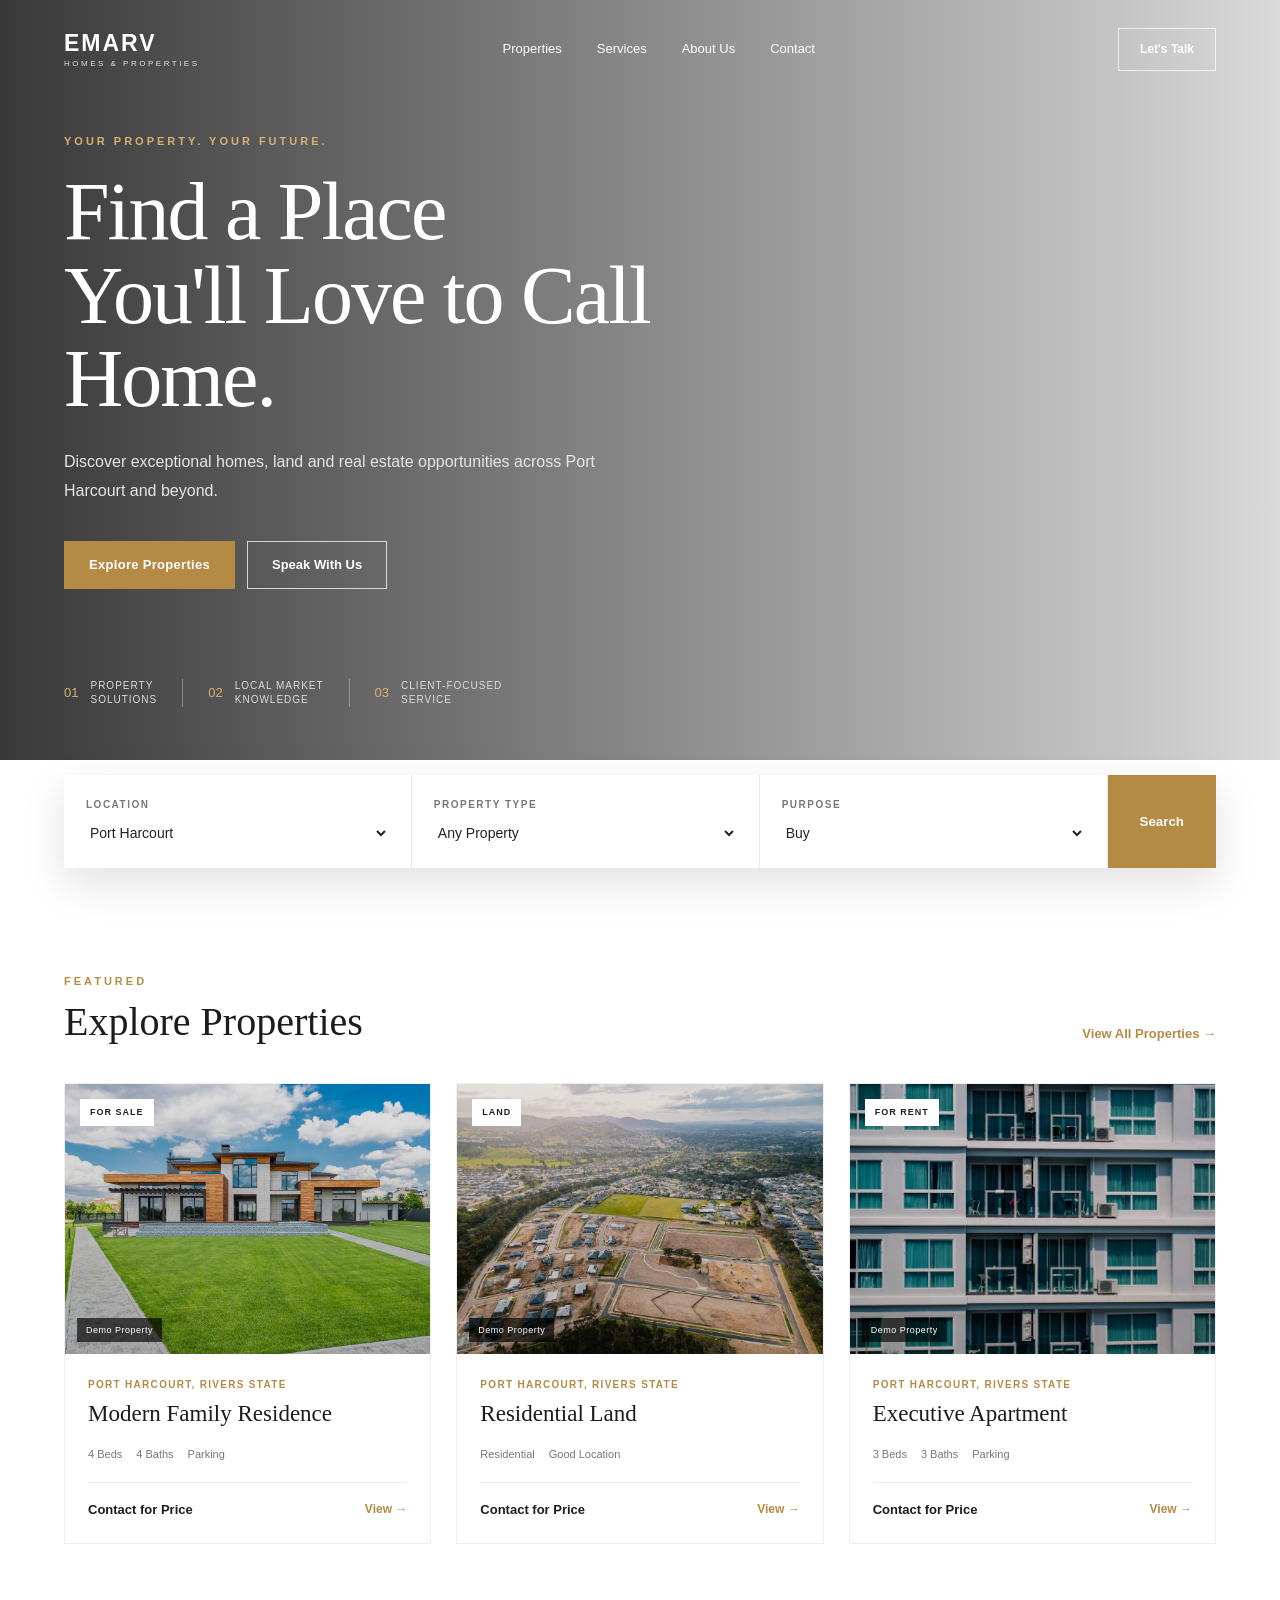
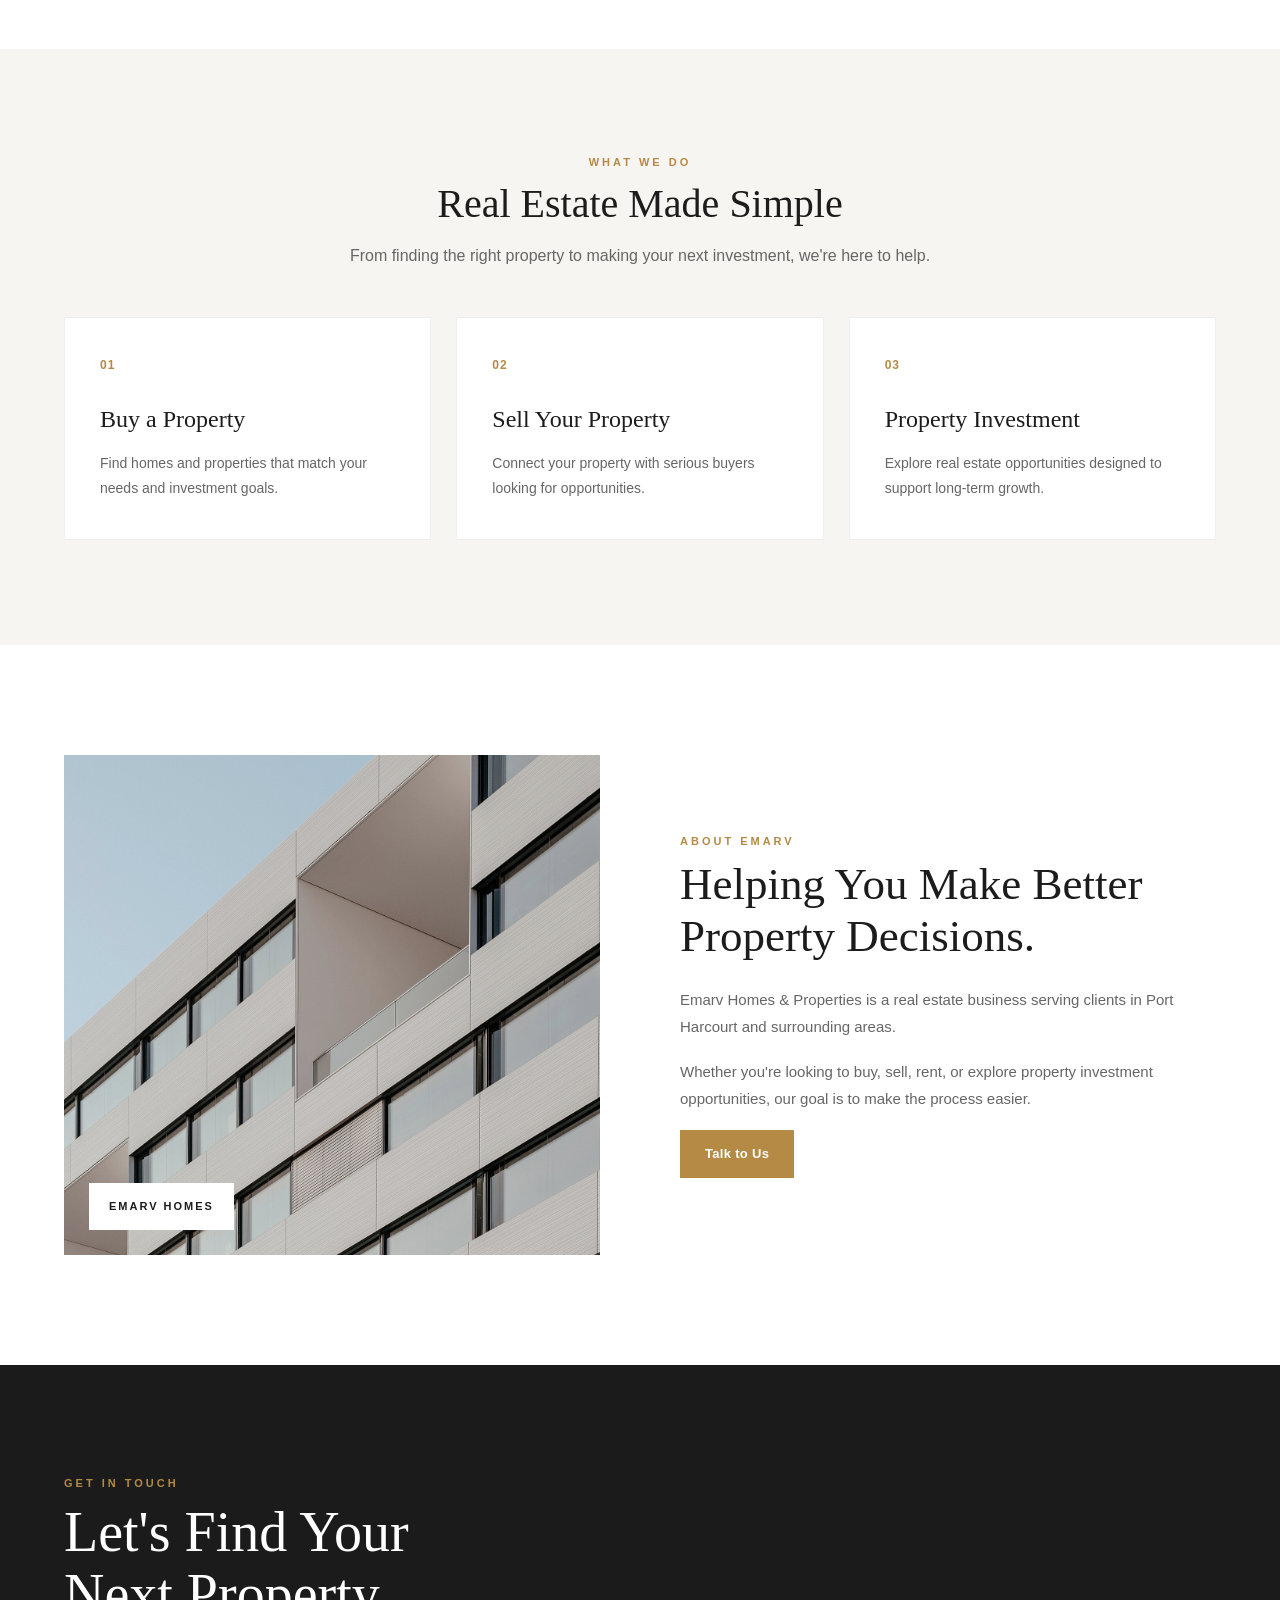
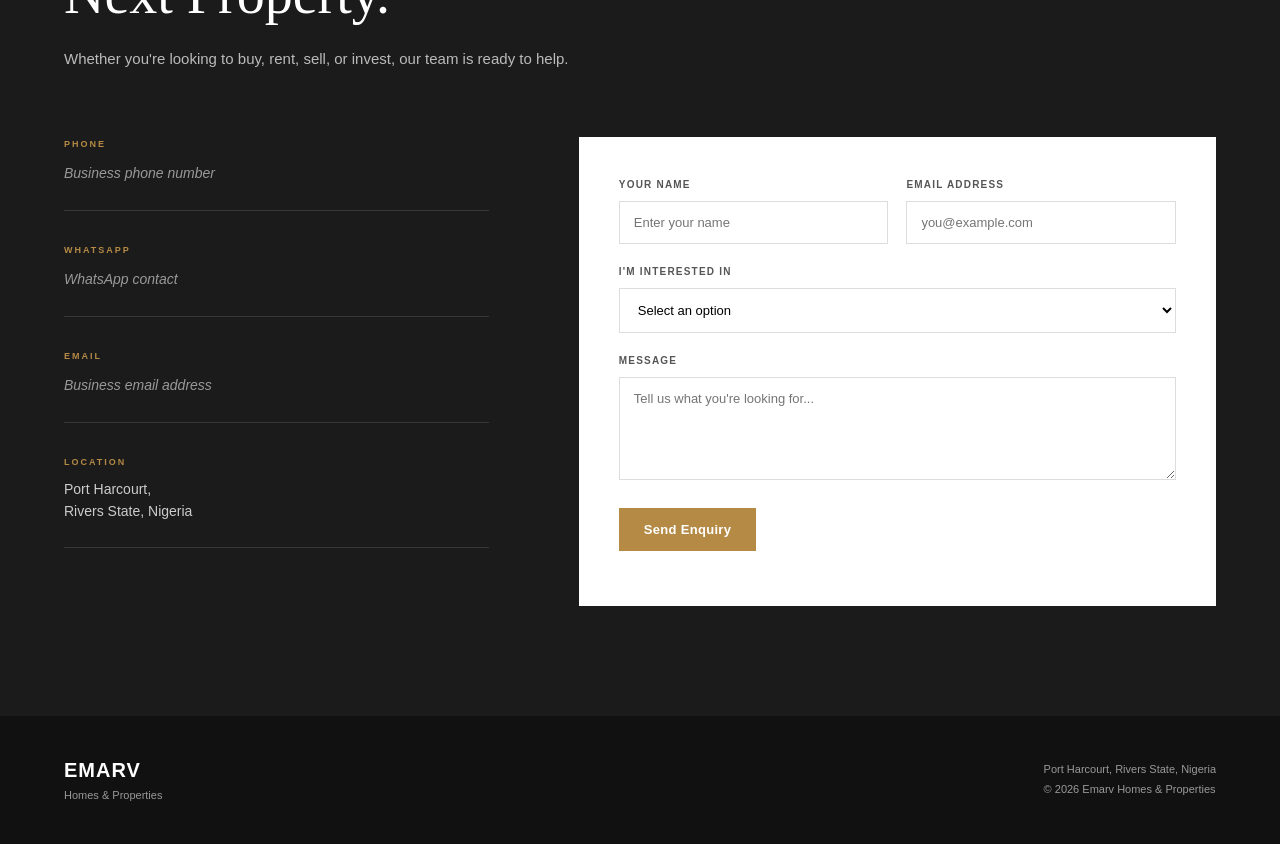
==== index.html @ 55e82791 "Create Emarv Homes demo website" ====
<!DOCTYPE html>
<html lang="en">
<head>
    <meta charset="UTF-8">
    <meta name="viewport" content="width=device-width, initial-scale=1.0">

    <title>Emarv Homes & Properties | Find Your Next Home</title>

    <link rel="stylesheet" href="style.css">
</head>

<body>

    <!-- =========================
         NAVIGATION
    ========================== -->

    <header class="navbar">

        <div class="container nav-container">

            <a href="#" class="logo">
                <span class="logo-main">EMARV</span>
                <span class="logo-sub">HOMES & PROPERTIES</span>
            </a>

            <nav class="nav-links">
    <a href="#properties">Properties</a>
    <a href="#services">Services</a>
    <a href="#about">About Us</a>
    <a href="#contact">Contact</a>
</nav>

<button class="mobile-menu-button" aria-label="Open navigation menu">
    ☰
</button>

<a href="#contact" class="nav-button">
    Let's Talk
</a>

        </div>

    </header>


    <!-- =========================
         MAIN CONTENT
    ========================== -->

    <main>

        <!-- =========================
             HERO
        ========================== -->

        <section class="hero">

            <div class="hero-overlay"></div>

            <div class="container hero-content">

                <div class="hero-text">

                    <p class="hero-tag">
                        YOUR PROPERTY. YOUR FUTURE.
                    </p>

                    <h1>
                        Find a Place<br>
                        You'll Love to Call Home.
                    </h1>

                    <p class="hero-description">
                        Discover exceptional homes, land and real estate
                        opportunities across Port Harcourt and beyond.
                    </p>

                    <div class="hero-buttons">

                        <a href="#properties" class="primary-button">
                            Explore Properties
                        </a>

                        <a href="#contact" class="secondary-button">
                            Speak With Us
                        </a>

                    </div>

                </div>


                <!-- TRUST POINTS -->

                <div class="hero-trust">

                    <div class="trust-item">
                        <strong>01</strong>

                        <span>
                            Property<br>
                            Solutions
                        </span>
                    </div>

                    <div class="trust-divider"></div>

                    <div class="trust-item">
                        <strong>02</strong>

                        <span>
                            Local Market<br>
                            Knowledge
                        </span>
                    </div>

                    <div class="trust-divider"></div>

                    <div class="trust-item">
                        <strong>03</strong>

                        <span>
                            Client-Focused<br>
                            Service
                        </span>
                    </div>

                </div>

            </div>

        </section>


        <!-- =========================
             PROPERTY SEARCH
        ========================== -->

        <section class="search-section">

            <div class="container">

                <div class="search-box">

                    <div class="search-field">

                        <label for="location">
                            Location
                        </label>

                        <select id="location">
                            <option>Port Harcourt</option>
                            <option>Rumuola</option>
                            <option>New GRA</option>
                            <option>Old GRA</option>
                        </select>

                    </div>


                    <div class="search-field">

                        <label for="property-type">
                            Property Type
                        </label>

                        <select id="property-type">
                            <option>Any Property</option>
                            <option>House</option>
                            <option>Apartment</option>
                            <option>Land</option>
                            <option>Commercial</option>
                        </select>

                    </div>


                    <div class="search-field">

                        <label for="purpose">
                            Purpose
                        </label>

                        <select id="purpose">
                            <option>Buy</option>
                            <option>Rent</option>
                            <option>Invest</option>
                        </select>

                    </div>


                    <button class="search-button">
                        Search
                    </button>

                </div>

            </div>

        </section>


        <!-- =========================
             FEATURED PROPERTIES
        ========================== -->

        <section class="properties-section" id="properties">

            <div class="container">

                <div class="section-heading">

                    <div>

                        <p class="section-tag">
                            FEATURED
                        </p>

                        <h2>
                            Explore Properties
                        </h2>

                    </div>

                    <a href="#" class="view-all">
                        View All Properties →
                    </a>

                </div>


                <div class="property-grid">


                    <!-- PROPERTY 1 -->

                    <article class="property-card">

                        <div class="property-image">

                            <span class="property-status">
                                FOR SALE
                            </span>

                            <div class="demo-label">
                                Demo Property
                            </div>

                        </div>


                        <div class="property-info">

                            <p class="property-location">
                                Port Harcourt, Rivers State
                            </p>

                            <h3>
                                Modern Family Residence
                            </h3>


                            <div class="property-details">

                                <span>
                                    4 Beds
                                </span>

                                <span>
                                    4 Baths
                                </span>

                                <span>
                                    Parking
                                </span>

                            </div>


                            <div class="property-footer">

                                <strong>
                                    Contact for Price
                                </strong>

                                <a href="property.html">
    View →
</a>

                            </div>

                        </div>

                    </article>


                    <!-- PROPERTY 2 -->

                    <article class="property-card">

                        <div class="property-image property-image-two">

                            <span class="property-status">
                                LAND
                            </span>

                            <div class="demo-label">
                                Demo Property
                            </div>

                        </div>


                        <div class="property-info">

                            <p class="property-location">
                                Port Harcourt, Rivers State
                            </p>

                            <h3>
                                Residential Land
                            </h3>


                            <div class="property-details">

                                <span>
                                    Residential
                                </span>

                                <span>
                                    Good Location
                                </span>

                            </div>


                            <div class="property-footer">

                                <strong>
                                    Contact for Price
                                </strong>

                                <a href="#contact">
                                    View →
                                </a>

                            </div>

                        </div>

                    </article>


                    <!-- PROPERTY 3 -->

                    <article class="property-card">

                        <div class="property-image property-image-three">

                            <span class="property-status">
                                FOR RENT
                            </span>

                            <div class="demo-label">
                                Demo Property
                            </div>

                        </div>


                        <div class="property-info">

                            <p class="property-location">
                                Port Harcourt, Rivers State
                            </p>

                            <h3>
                                Executive Apartment
                            </h3>


                            <div class="property-details">

                                <span>
                                    3 Beds
                                </span>

                                <span>
                                    3 Baths
                                </span>

                                <span>
                                    Parking
                                </span>

                            </div>


                            <div class="property-footer">

                                <strong>
                                    Contact for Price
                                </strong>

                                <a href="#contact">
                                    View →
                                </a>

                            </div>

                        </div>

                    </article>

                </div>

            </div>

        </section>


        <!-- =========================
             SERVICES
        ========================== -->

        <section class="services-section" id="services">

            <div class="container">

                <div class="section-heading centered">

                    <p class="section-tag">
                        WHAT WE DO
                    </p>

                    <h2>
                        Real Estate Made Simple
                    </h2>

                    <p>
                        From finding the right property to making
                        your next investment, we're here to help.
                    </p>

                </div>


                <div class="services-grid">


                    <div class="service-card">

                        <div class="service-icon">
                            01
                        </div>

                        <h3>
                            Buy a Property
                        </h3>

                        <p>
                            Find homes and properties that match
                            your needs and investment goals.
                        </p>

                    </div>


                    <div class="service-card">

                        <div class="service-icon">
                            02
                        </div>

                        <h3>
                            Sell Your Property
                        </h3>

                        <p>
                            Connect your property with serious
                            buyers looking for opportunities.
                        </p>

                    </div>


                    <div class="service-card">

                        <div class="service-icon">
                            03
                        </div>

                        <h3>
                            Property Investment
                        </h3>

                        <p>
                            Explore real estate opportunities
                            designed to support long-term growth.
                        </p>

                    </div>

                </div>

            </div>

        </section>


        <!-- =========================
             ABOUT
        ========================== -->

        <section class="about-section" id="about">

            <div class="container about-container">

                <div class="about-image">

                    <div class="about-image-placeholder">
                        EMARV HOMES
                    </div>

                </div>


                <div class="about-content">

                    <p class="section-tag">
                        ABOUT EMARV
                    </p>

                    <h2>
                        Helping You Make
                        Better Property Decisions.
                    </h2>

                    <p>
                        Emarv Homes & Properties is a real estate
                        business serving clients in Port Harcourt
                        and surrounding areas.
                    </p>

                    <p>
                        Whether you're looking to buy, sell, rent,
                        or explore property investment opportunities,
                        our goal is to make the process easier.
                    </p>

                    <a href="#contact" class="primary-button">
                        Talk to Us
                    </a>

                </div>

            </div>

        </section>


        <!-- =========================
             CALL TO ACTION
        ========================== -->

        <section class="contact-section" id="contact">

    <div class="container">

        <div class="contact-header">

            <p class="section-tag">
                GET IN TOUCH
            </p>

            <h2>
                Let's Find Your<br>
                Next Property.
            </h2>

            <p>
                Whether you're looking to buy, rent, sell,
                or invest, our team is ready to help.
            </p>

        </div>


        <div class="contact-layout">


            <!-- CONTACT INFORMATION -->

            <div class="contact-information">

                <div class="contact-item">

                    <span class="contact-label">
                        PHONE
                    </span>

                    <span class="placeholder-contact">
    Business phone number
</span>

                </div>


                <div class="contact-item">

                    <span class="contact-label">
                        WHATSAPP
                    </span>

                   <span class="placeholder-contact">
    WhatsApp contact
</span>

                </div>


                <div class="contact-item">

                    <span class="contact-label">
                        EMAIL
                    </span>

                    <span class="placeholder-contact">
    Business email address
</span>

                </div>


                <div class="contact-item">

                    <span class="contact-label">
                        LOCATION
                    </span>

                    <p>
                        Port Harcourt,<br>
                        Rivers State, Nigeria
                    </p>

                </div>

            </div>


            <!-- ENQUIRY FORM -->

            <form class="contact-form" id="contact-form">

                <div class="form-row">

                    <div class="form-group">

                        <label for="name">
                            Your Name
                        </label>

                        <input
                            type="text"
                            id="name"
                            name="name"
                            placeholder="Enter your name"
                            required
                        >

                    </div>


                    <div class="form-group">

                        <label for="email">
                            Email Address
                        </label>

                        <input
                            type="email"
                            id="email"
                            name="email"
                            placeholder="you@example.com"
                            required
                        >

                    </div>

                </div>


                <div class="form-group">

                    <label for="interest">
                        I'm Interested In
                    </label>

                    <select
                        id="interest"
                        name="interest"
                    >

                        <option value="">
                            Select an option
                        </option>

                        <option>
                            Buying a Property
                        </option>

                        <option>
                            Renting a Property
                        </option>

                        <option>
                            Selling a Property
                        </option>

                        <option>
                            Property Investment
                        </option>

                    </select>

                </div>


                <div class="form-group">

                    <label for="message">
                        Message
                    </label>

                    <textarea
                        id="message"
                        name="message"
                        rows="5"
                        placeholder="Tell us what you're looking for..."
                        required
                    ></textarea>

                </div>


                <button
                    type="submit"
                    class="primary-button"
                >
                    Send Enquiry
                </button>

                <p
                    class="form-note"
                    id="form-message"
                ></p>

            </form>

        </div>

    </div>

</section>

    </main>


    <!-- =========================
         FOOTER
    ========================== -->

    <footer class="footer">

        <div class="container footer-container">

            <div>

                <h3>
                    EMARV
                </h3>

                <p>
                    Homes & Properties
                </p>

            </div>


            <div>

                <p>
                    Port Harcourt, Rivers State, Nigeria
                </p>

                <p>
                    © 2026 Emarv Homes & Properties
                </p>

            </div>

        </div>

    </footer>


    <!-- JAVASCRIPT -->

    <script src="script.js"></script>

</body>
</html>
---- style.css ----
/* =========================================================
   EMARV HOMES & PROPERTIES
   Demo Website Stylesheet
========================================================= */


/* =========================================================
   RESET
========================================================= */

* {
    margin: 0;
    padding: 0;
    box-sizing: border-box;
}

html {
    scroll-behavior: smooth;
}

body {
    font-family: Arial, Helvetica, sans-serif;
    color: #1c1c1c;
    background: #ffffff;
    line-height: 1.6;
}

img {
    max-width: 100%;
    display: block;
}

a {
    text-decoration: none;
    color: inherit;
}

button,
select {
    font-family: inherit;
}


/* =========================================================
   GLOBAL
========================================================= */

.container {
    width: min(1180px, 90%);
    margin: 0 auto;
}

.primary-button {
    display: inline-block;
    padding: 14px 25px;
    background: #b48a45;
    color: #ffffff;
    font-size: 13px;
    font-weight: 700;
    letter-spacing: 0.3px;
    transition: all 0.3s ease;
}

.primary-button:hover {
    background: #967137;
    transform: translateY(-2px);
}

.secondary-button {
    display: inline-block;
    padding: 13px 24px;
    border: 1px solid rgba(255, 255, 255, 0.75);
    color: #ffffff;
    font-size: 13px;
    font-weight: 600;
    transition: all 0.3s ease;
}

.secondary-button:hover {
    background: #ffffff;
    color: #111111;
    transform: translateY(-2px);
}

.section-tag {
    font-size: 11px;
    letter-spacing: 3px;
    font-weight: 700;
    color: #b48a45;
    margin-bottom: 9px;
}

.section-heading {
    display: flex;
    justify-content: space-between;
    align-items: end;
    margin-bottom: 38px;
}

.section-heading h2 {
    font-family: Georgia, "Times New Roman", serif;
    font-size: 40px;
    font-weight: 400;
    line-height: 1.15;
}

.section-heading.centered {
    display: block;
    text-align: center;
    max-width: 680px;
    margin: 0 auto 48px;
}

.section-heading.centered > p:last-child {
    margin-top: 16px;
    color: #666666;
}


/* =========================================================
   NAVIGATION
========================================================= */

.navbar {
    position: absolute;
    top: 0;
    left: 0;
    width: 100%;
    z-index: 20;
    padding: 28px 0;
}

.nav-container {
    display: flex;
    align-items: center;
    justify-content: space-between;
}

.logo {
    color: #ffffff;
    display: flex;
    flex-direction: column;
    line-height: 1;
}

.logo-main {
    font-size: 23px;
    font-weight: 800;
    letter-spacing: 2px;
}

.logo-sub {
    font-size: 8px;
    letter-spacing: 2.5px;
    margin-top: 5px;
    opacity: 0.85;
}

.nav-links {
    display: flex;
    align-items: center;
    gap: 35px;
}

.nav-links a {
    position: relative;
    color: #ffffff;
    font-size: 13px;
    transition: color 0.3s ease;
}

.nav-links a::after {
    content: "";
    position: absolute;
    width: 0;
    height: 1px;
    left: 0;
    bottom: -7px;
    background: #d6b16d;
    transition: width 0.3s ease;
}

.nav-links a:hover {
    color: #d6b16d;
}

.nav-links a:hover::after {
    width: 100%;
}

.nav-button {
    padding: 11px 21px;
    border: 1px solid rgba(255, 255, 255, 0.7);
    color: #ffffff;
    font-size: 12px;
    font-weight: 600;
    transition: all 0.3s ease;
}

.nav-button:hover {
    background: #ffffff;
    color: #111111;
}


/* =========================================================
   HERO
========================================================= */

.hero {
    min-height: 760px;
    position: relative;
    display: flex;
    align-items: center;

    background-image: url("images/hero.jpg");
    background-size: cover;
    background-position: center;
}

.hero-overlay {
    position: absolute;
    inset: 0;

    background:
        linear-gradient(
            90deg,
            rgba(0, 0, 0, 0.78) 0%,
            rgba(0, 0, 0, 0.48) 48%,
            rgba(0, 0, 0, 0.15) 100%
        );
}

.hero-content {
    position: relative;
    z-index: 2;
    color: #ffffff;
    padding-top: 80px;
}

.hero-text {
    max-width: 760px;
}

.hero-tag {
    font-size: 11px;
    letter-spacing: 3px;
    margin-bottom: 20px;
    color: #d6b16d;
    font-weight: 700;
}

.hero h1 {
    font-family: Georgia, "Times New Roman", serif;
    font-weight: 400;
    font-size: clamp(50px, 6.5vw, 82px);
    line-height: 1.02;
    letter-spacing: -2px;
    max-width: 800px;
    margin-bottom: 27px;
}

.hero-description {
    max-width: 540px;
    font-size: 16px;
    line-height: 1.8;
    color: #e6e6e6;
    margin-bottom: 35px;
}

.hero-buttons {
    display: flex;
    align-items: center;
    gap: 12px;
}

.hero-trust {
    display: flex;
    align-items: center;
    margin-top: 90px;
    gap: 25px;
}

.trust-item {
    display: flex;
    align-items: center;
    gap: 12px;
}

.trust-item strong {
    color: #d6b16d;
    font-size: 13px;
    font-weight: 500;
}

.trust-item span {
    font-size: 10px;
    line-height: 1.4;
    text-transform: uppercase;
    letter-spacing: 1px;
    color: #dddddd;
}

.trust-divider {
    height: 28px;
    width: 1px;
    background: rgba(255, 255, 255, 0.35);
}


/* =========================================================
   PROPERTY SEARCH
========================================================= */

.search-section {
    position: relative;
    margin-top: 15px;
    z-index: 5;
}

.search-box {
    background: #ffffff;
    box-shadow: 0 15px 45px rgba(0, 0, 0, 0.12);

    display: grid;
    grid-template-columns: 1fr 1fr 1fr auto;
    align-items: stretch;
}

.search-field {
    padding: 22px;
    border-right: 1px solid #e8e8e8;
}

.search-field label {
    display: block;
    font-size: 10px;
    color: #777777;
    text-transform: uppercase;
    letter-spacing: 1.5px;
    margin-bottom: 7px;
    font-weight: 700;
}

.search-field select {
    border: none;
    outline: none;
    width: 100%;
    font-size: 14px;
    color: #222222;
    background: transparent;
    cursor: pointer;
}

.search-button {
    min-height: 75px;
    border: none;
    background: #b48a45;
    color: #ffffff;
    padding: 0 32px;
    font-weight: 700;
    cursor: pointer;
    transition: background 0.3s ease;
}

.search-button:hover {
    background: #967137;
}


/* =========================================================
   FEATURED PROPERTIES
========================================================= */

.properties-section {
    padding: 105px 0;
}

.view-all {
    color: #b48a45;
    font-weight: 600;
    font-size: 13px;
    transition: color 0.3s ease;
}

.view-all:hover {
    color: #80602e;
}

.property-grid {
    display: grid;
    grid-template-columns: repeat(3, 1fr);
    gap: 25px;
}

.property-card {
    background: #ffffff;
    border: 1px solid #eeeeee;
    overflow: hidden;
    transition: all 0.3s ease;
}

.property-card:hover {
    transform: translateY(-6px);
    box-shadow: 0 18px 40px rgba(0, 0, 0, 0.09);
}

.property-image {
    height: 270px;
    position: relative;

    background-image:
        linear-gradient(
            rgba(0, 0, 0, 0.12),
            rgba(0, 0, 0, 0.2)
        ),
        url("images/property-1.jpg");

    background-size: cover;
    background-position: center;
}

.property-image-two {
    background-image:
        linear-gradient(
            rgba(0, 0, 0, 0.08),
            rgba(0, 0, 0, 0.2)
        ),
        url("images/property-2.jpg");
}

.property-image-three {
    background-image:
        linear-gradient(
            rgba(0, 0, 0, 0.08),
            rgba(0, 0, 0, 0.2)
        ),
        url("images/property-3.jpg");
}

.property-status {
    position: absolute;
    top: 15px;
    left: 15px;

    background: #ffffff;
    color: #222222;

    padding: 6px 10px;

    font-size: 9px;
    font-weight: 800;
    letter-spacing: 1px;
}

.demo-label {
    position: absolute;
    bottom: 12px;
    left: 12px;

    background: rgba(0, 0, 0, 0.65);
    color: #ffffff;

    padding: 5px 9px;

    font-size: 9px;
    letter-spacing: 0.5px;
}

.property-info {
    padding: 23px;
}

.property-location {
    font-size: 10px;
    color: #b48a45;
    margin-bottom: 7px;
    text-transform: uppercase;
    letter-spacing: 1.3px;
    font-weight: 700;
}

.property-info h3 {
    font-family: Georgia, "Times New Roman", serif;
    font-size: 23px;
    font-weight: 400;
    line-height: 1.25;
    margin-bottom: 17px;
}

.property-details {
    display: flex;
    gap: 14px;
    color: #777777;
    font-size: 11px;
    padding-bottom: 18px;
    border-bottom: 1px solid #eeeeee;
}

.property-footer {
    display: flex;
    justify-content: space-between;
    align-items: center;
    padding-top: 17px;
}

.property-footer strong {
    font-size: 13px;
}

.property-footer a {
    color: #b48a45;
    font-weight: 700;
    font-size: 12px;
    transition: color 0.3s ease;
}

.property-footer a:hover {
    color: #80602e;
}


/* =========================================================
   SERVICES
========================================================= */

.services-section {
    padding: 105px 0;
    background: #f7f5f1;
}

.services-grid {
    display: grid;
    grid-template-columns: repeat(3, 1fr);
    gap: 25px;
}

.service-card {
    background: #ffffff;
    padding: 38px 35px;
    border: 1px solid #eeeeee;
    transition: all 0.3s ease;
}

.service-card:hover {
    transform: translateY(-5px);
    box-shadow: 0 15px 35px rgba(0, 0, 0, 0.07);
}

.service-icon {
    font-size: 12px;
    color: #b48a45;
    font-weight: 700;
    letter-spacing: 1px;
    margin-bottom: 25px;
}

.service-card h3 {
    font-family: Georgia, "Times New Roman", serif;
    font-size: 24px;
    font-weight: 400;
    margin-bottom: 13px;
}

.service-card p {
    color: #666666;
    font-size: 14px;
    line-height: 1.8;
}


/* =========================================================
   ABOUT
========================================================= */

.about-section {
    padding: 110px 0;
}

.about-container {
    display: grid;
    grid-template-columns: 1fr 1fr;
    gap: 80px;
    align-items: center;
}

.about-image {
    min-height: 500px;

    background-image:
        linear-gradient(
            rgba(0, 0, 0, 0.12),
            rgba(0, 0, 0, 0.12)
        ),
        url("images/about.jpg");

    background-size: cover;
    background-position: center;

    display: flex;
    align-items: end;
}

.about-image-placeholder {
    background: #ffffff;
    margin: 25px;
    padding: 15px 20px;

    font-size: 11px;
    letter-spacing: 2px;
    font-weight: 700;
}

.about-content h2 {
    font-family: Georgia, "Times New Roman", serif;
    font-size: 45px;
    font-weight: 400;
    line-height: 1.15;
    margin-bottom: 23px;
}

.about-content p:not(.section-tag) {
    color: #666666;
    font-size: 15px;
    line-height: 1.8;
    margin-bottom: 18px;
}


/* =========================================================
   CALL TO ACTION
========================================================= */

.cta-section {
    padding: 105px 0;
    background: #1b1b1b;
    color: #ffffff;
    text-align: center;
}

.cta-content {
    max-width: 700px;
}

.cta-content h2 {
    font-family: Georgia, "Times New Roman", serif;
    font-size: 50px;
    font-weight: 400;
    line-height: 1.15;
    margin-bottom: 17px;
}

.cta-content p:not(.section-tag) {
    color: #cccccc;
    font-size: 15px;
    margin-bottom: 32px;
}


/* =========================================================
   FOOTER
========================================================= */

.footer {
    background: #111111;
    color: #ffffff;
    padding: 38px 0;
}

.footer-container {
    display: flex;
    justify-content: space-between;
    align-items: center;
}

.footer h3 {
    font-size: 20px;
    letter-spacing: 1px;
}

.footer p {
    color: #999999;
    font-size: 11px;
    line-height: 1.8;
}


/* =========================================================
   TABLET
========================================================= */

@media (max-width: 950px) {

    .nav-links {
        gap: 20px;
    }

    .hero h1 {
        font-size: 62px;
    }

    .property-grid,
    .services-grid {
        grid-template-columns: repeat(2, 1fr);
    }

    .search-box {
        grid-template-columns: 1fr 1fr;
    }

    .search-button {
        grid-column: span 2;
        min-height: 65px;
    }

    .about-container {
        gap: 45px;
    }

    .about-content h2 {
        font-size: 38px;
    }
}


/* =========================================================
   MOBILE
========================================================= */

@media (max-width: 600px) {

    .container {
        width: min(92%, 1180px);
    }


    /* NAVIGATION */

    .navbar {
        padding: 20px 0;
    }

    .nav-links {
        display: none;
    }

    .nav-button {
        padding: 9px 15px;
        font-size: 10px;
    }

    .logo-main {
        font-size: 20px;
    }

    .logo-sub {
        font-size: 7px;
    }


    /* HERO */

    .hero {
        min-height: 700px;
        background-position: center;
    }

    .hero-content {
        padding-top: 95px;
    }

    .hero-tag {
        font-size: 9px;
        letter-spacing: 2px;
        margin-bottom: 16px;
    }

    .hero h1 {
        font-size: 46px;
        letter-spacing: -1px;
        line-height: 1.04;
    }

    .hero-description {
        font-size: 14px;
        line-height: 1.7;
        max-width: 95%;
    }

    .hero-buttons {
        flex-direction: column;
        align-items: flex-start;
    }

    .primary-button,
    .secondary-button {
        padding: 13px 20px;
    }

    .hero-trust {
        margin-top: 65px;
        gap: 12px;
    }

    .trust-item {
        gap: 6px;
    }

    .trust-item strong {
        font-size: 11px;
    }

    .trust-item span {
        font-size: 7px;
        letter-spacing: 0.7px;
    }

    .trust-divider {
        height: 24px;
    }


    /* SEARCH */

    .search-section {
        margin-top: -35px;
    }

    .search-box {
        grid-template-columns: 1fr;
    }

    .search-field {
        border-right: none;
        border-bottom: 1px solid #eeeeee;
    }

    .search-button {
        grid-column: auto;
        min-height: 60px;
    }


    /* SECTIONS */

    .properties-section,
    .services-section,
    .about-section,
    .cta-section {
        padding: 80px 0;
    }

    .section-heading {
        display: block;
        margin-bottom: 30px;
    }

    .section-heading h2 {
        font-size: 34px;
    }

    .view-all {
        display: inline-block;
        margin-top: 15px;
    }


    /* PROPERTIES */

    .property-grid {
        grid-template-columns: 1fr;
    }

    .property-image {
        height: 260px;
    }


    /* SERVICES */

    .services-grid {
        grid-template-columns: 1fr;
    }


    /* ABOUT */

    .about-container {
        grid-template-columns: 1fr;
        gap: 45px;
    }

    .about-image {
        min-height: 400px;
    }

    .about-content h2 {
        font-size: 36px;
    }


    /* CTA */

    .cta-content h2 {
        font-size: 37px;
    }


    /* FOOTER */

    .footer-container {
        flex-direction: column;
        align-items: flex-start;
        gap: 20px;
    }
}
/* =========================================================
   PROPERTY DETAILS PAGE
========================================================= */

.property-page {
    background: #ffffff;
}

.property-navbar {
    position: relative;
    background: #171717;
}


/* PROPERTY HERO */

.property-hero {
    padding: 55px 0 0;
    background: #f6f4f0;
}

.back-link {
    display: inline-block;
    margin-bottom: 22px;
    color: #666666;
    font-size: 13px;
    transition: color 0.3s ease;
}

.back-link:hover {
    color: #b48a45;
}

.property-hero-image {
    height: 560px;

    position: relative;

    background-image:
        linear-gradient(
            rgba(0, 0, 0, 0.05),
            rgba(0, 0, 0, 0.18)
        ),
        url("images/property-1.jpg");

    background-size: cover;
    background-position: center;
}

.property-demo-label {
    position: absolute;
    left: 25px;
    bottom: 25px;

    padding: 7px 12px;

    background: rgba(0, 0, 0, 0.7);
    color: #ffffff;

    font-size: 9px;
    letter-spacing: 1px;
    font-weight: 700;
}

.property-status-large {
    position: absolute;
    top: 25px;
    left: 25px;

    background: #ffffff;
    color: #222222;

    padding: 8px 13px;

    font-size: 10px;
    font-weight: 800;
    letter-spacing: 1px;
}


/* PROPERTY INFORMATION */

.property-details-section {
    padding: 90px 0 110px;
}

.property-details-layout {
    display: grid;
    grid-template-columns: minmax(0, 1fr) 350px;
    gap: 80px;
    align-items: start;
}

.property-main-info h1 {
    font-family: Georgia, "Times New Roman", serif;
    font-size: 52px;
    font-weight: 400;
    line-height: 1.1;
    margin-bottom: 12px;
}

.property-address {
    color: #777777;
    font-size: 14px;
    margin-bottom: 38px;
}

.property-specs {
    display: grid;
    grid-template-columns: repeat(4, 1fr);

    border-top: 1px solid #eeeeee;
    border-bottom: 1px solid #eeeeee;

    margin-bottom: 50px;
}

.property-specs div {
    padding: 20px 15px;
    border-right: 1px solid #eeeeee;
}

.property-specs div:last-child {
    border-right: none;
}

.property-specs strong {
    display: block;
    font-family: Georgia, "Times New Roman", serif;
    font-size: 24px;
    font-weight: 400;
}

.property-specs span {
    display: block;
    color: #777777;
    font-size: 10px;
    text-transform: uppercase;
    letter-spacing: 1px;
    margin-top: 4px;
}

.property-main-info h2 {
    font-family: Georgia, "Times New Roman", serif;
    font-size: 29px;
    font-weight: 400;
    margin-bottom: 16px;
    margin-top: 45px;
}

.property-main-info > p:not(.section-tag):not(.property-address) {
    color: #666666;
    font-size: 15px;
    line-height: 1.85;
    margin-bottom: 15px;
}


/* FEATURES */

.features-grid {
    display: grid;
    grid-template-columns: 1fr 1fr;
    gap: 15px;

    color: #555555;
    font-size: 13px;
}


/* CONTACT CARD */

.property-contact-card {
    position: sticky;
    top: 30px;

    padding: 35px;

    background: #f7f5f1;
    border: 1px solid #e9e5de;
}

.property-contact-card h2 {
    font-family: Georgia, "Times New Roman", serif;
    font-size: 30px;
    font-weight: 400;
    line-height: 1.2;
    margin-bottom: 15px;
}

.property-contact-card > p:not(.section-tag) {
    color: #666666;
    font-size: 14px;
    line-height: 1.7;
    margin-bottom: 25px;
}

.contact-price {
    font-size: 17px;
    font-weight: 700;
    margin-bottom: 22px;
}

.whatsapp-button {
    width: 100%;
    text-align: center;
}

.contact-secondary {
    display: block;
    text-align: center;
    margin-top: 18px;
    color: #b48a45;
    font-size: 12px;
    font-weight: 700;
}


/* PROPERTY PAGE MOBILE */

@media (max-width: 700px) {

    .property-hero {
        padding-top: 30px;
    }

    .property-hero-image {
        height: 390px;
    }

    .property-details-section {
        padding: 65px 0 80px;
    }

    .property-details-layout {
        grid-template-columns: 1fr;
        gap: 50px;
    }

    .property-main-info h1 {
        font-size: 39px;
    }

    .property-specs {
        grid-template-columns: 1fr 1fr;
    }

    .property-specs div:nth-child(2) {
        border-right: none;
    }

    .property-specs div:nth-child(3),
    .property-specs div:nth-child(4) {
        border-top: 1px solid #eeeeee;
    }

    .features-grid {
        grid-template-columns: 1fr;
    }

    .property-contact-card {
        position: static;
    }

}
/* =========================================================
   MOBILE MENU
========================================================= */

.mobile-menu-button {
    display: none;

    background: transparent;
    border: none;

    color: #ffffff;

    font-size: 27px;
    line-height: 1;

    cursor: pointer;

    padding: 5px;
}


/* Mobile navigation */

@media (max-width: 600px) {

    .mobile-menu-button {
        display: block;
        margin-left: auto;
        margin-right: 12px;
    }

    .nav-container {
        position: relative;
    }

    .nav-links.mobile-open {
        display: flex;

        position: absolute;

        top: 65px;
        left: 0;
        right: 0;

        flex-direction: column;

        gap: 0;

        background: rgba(20, 20, 20, 0.98);

        padding: 10px 0;

        box-shadow: 0 10px 25px rgba(0, 0, 0, 0.2);
    }

    .nav-links.mobile-open a {
        display: block;

        padding: 14px 20px;

        width: 100%;
    }

    .nav-links.mobile-open a:hover {
        background: rgba(255, 255, 255, 0.06);
    }

}
/* =========================================================
   CONTACT SECTION
========================================================= */

.contact-section {
    padding: 110px 0;
    background: #1b1b1b;
    color: #ffffff;
}

.contact-header {
    max-width: 650px;
    margin-bottom: 65px;
}

.contact-header h2 {
    font-family: Georgia, "Times New Roman", serif;
    font-size: 56px;
    font-weight: 400;
    line-height: 1.1;
    margin-bottom: 20px;
}

.contact-header > p:not(.section-tag) {
    color: #bbbbbb;
    font-size: 15px;
    line-height: 1.8;
}

.contact-layout {
    display: grid;
    grid-template-columns: 0.8fr 1.2fr;
    gap: 90px;
    align-items: start;
}


/* CONTACT INFORMATION */

.contact-information {
    display: flex;
    flex-direction: column;
    gap: 32px;
}

.contact-item {
    padding-bottom: 25px;
    border-bottom: 1px solid rgba(255, 255, 255, 0.12);
}

.contact-label {
    display: block;
    color: #b48a45;
    font-size: 9px;
    letter-spacing: 2px;
    font-weight: 700;
    margin-bottom: 8px;
}

.contact-item a {
    color: #ffffff;
    font-size: 14px;
    transition: color 0.3s ease;
}

.contact-item a:hover {
    color: #d6b16d;
}

.contact-item p {
    color: #cccccc;
    font-size: 14px;
    line-height: 1.6;
}


/* CONTACT FORM */

.contact-form {
    background: #ffffff;
    padding: 40px;
    color: #222222;
}

.form-row {
    display: grid;
    grid-template-columns: 1fr 1fr;
    gap: 18px;
}

.form-group {
    margin-bottom: 20px;
}

.form-group label {
    display: block;
    font-size: 10px;
    font-weight: 700;
    text-transform: uppercase;
    letter-spacing: 1.2px;
    margin-bottom: 8px;
    color: #555555;
}

.form-group input,
.form-group select,
.form-group textarea {
    width: 100%;
    border: 1px solid #dddddd;
    padding: 13px 14px;
    font-family: inherit;
    font-size: 13px;
    outline: none;
    background: #ffffff;
    transition: border-color 0.3s ease;
}

.form-group input:focus,
.form-group select:focus,
.form-group textarea:focus {
    border-color: #b48a45;
}

.form-group textarea {
    resize: vertical;
}

.contact-form .primary-button {
    border: none;
    cursor: pointer;
}

.form-note {
    margin-top: 15px;
    font-size: 12px;
    color: #777777;
}


/* CONTACT MOBILE */

@media (max-width: 700px) {

    .contact-section {
        padding: 80px 0;
    }

    .contact-header h2 {
        font-size: 40px;
    }

    .contact-layout {
        grid-template-columns: 1fr;
        gap: 50px;
    }

    .contact-form {
        padding: 25px;
    }

    .form-row {
        grid-template-columns: 1fr;
        gap: 0;
    }

}
.placeholder-contact {
    color: #999999;
    font-size: 14px;
    font-style: italic;
}

.demo-contact-note {
    margin-top: 12px;
    color: #888888;
    font-size: 11px;
    line-height: 1.5;
}
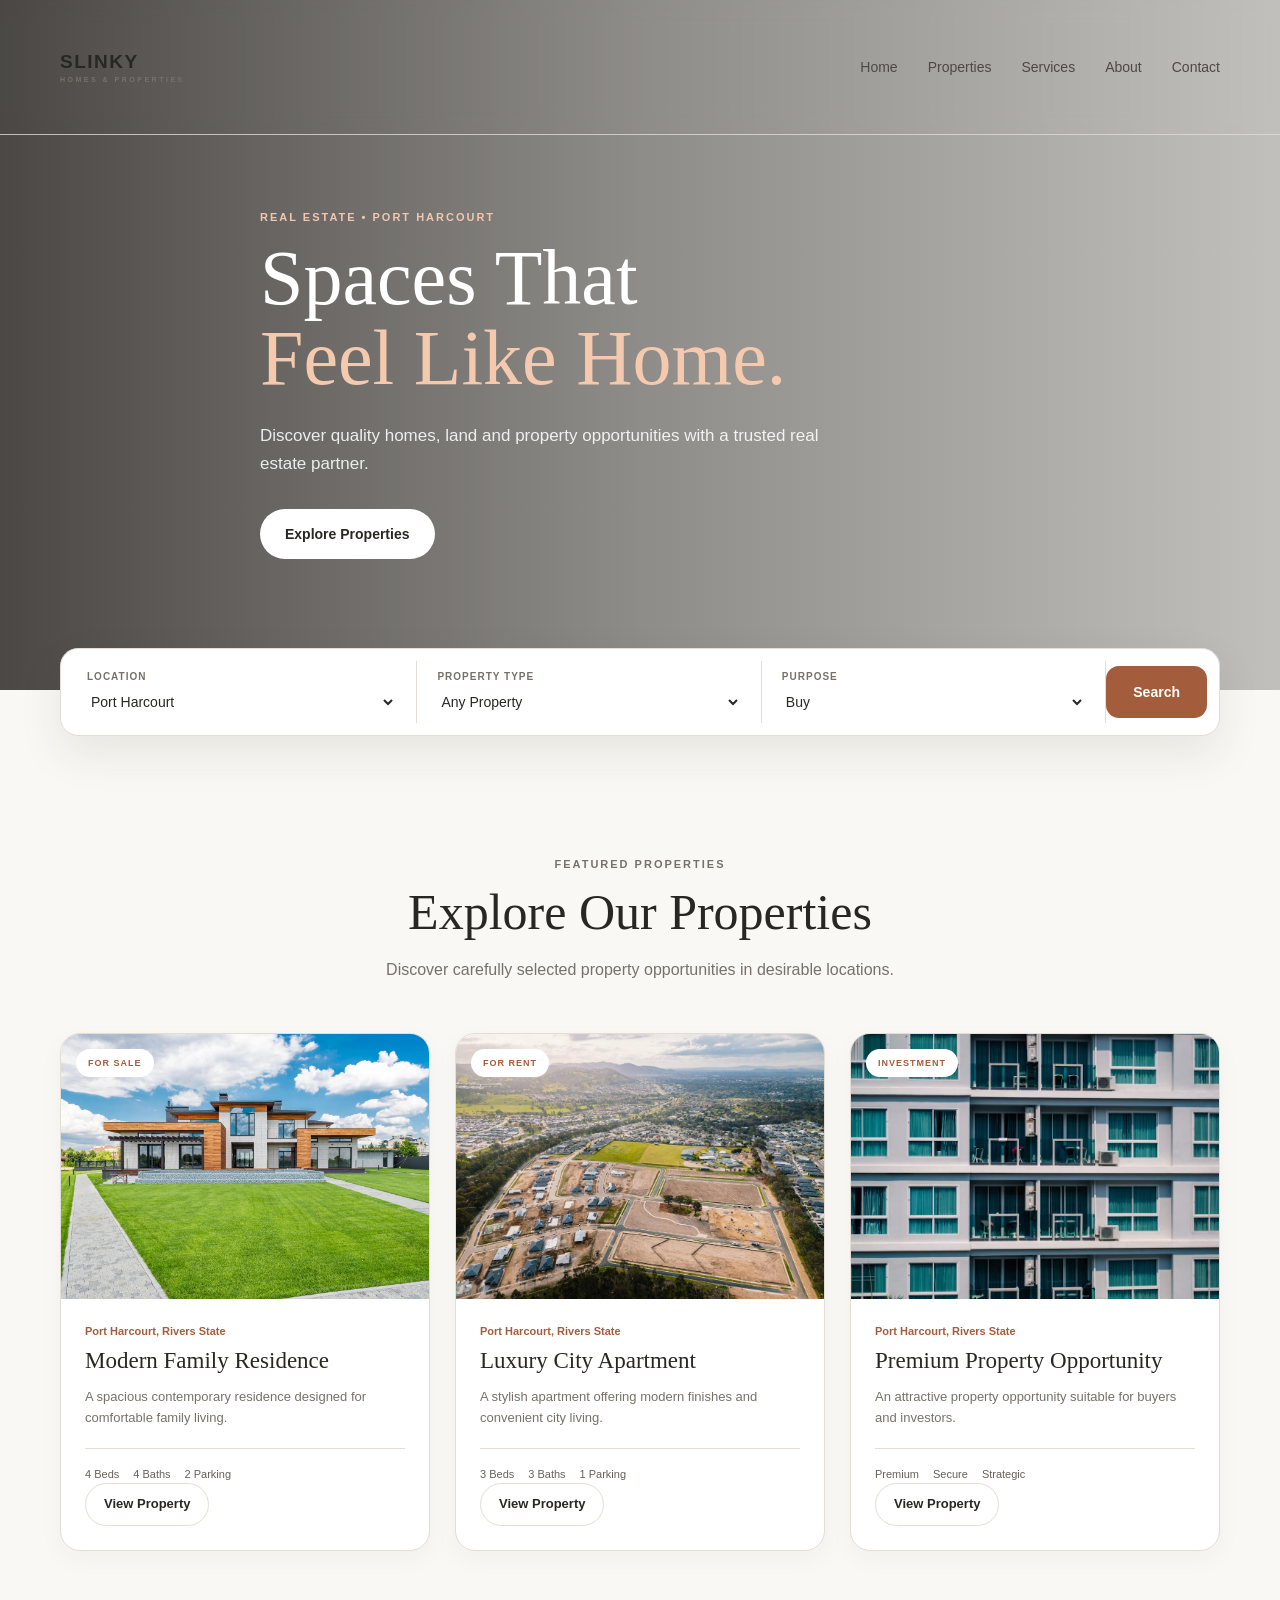
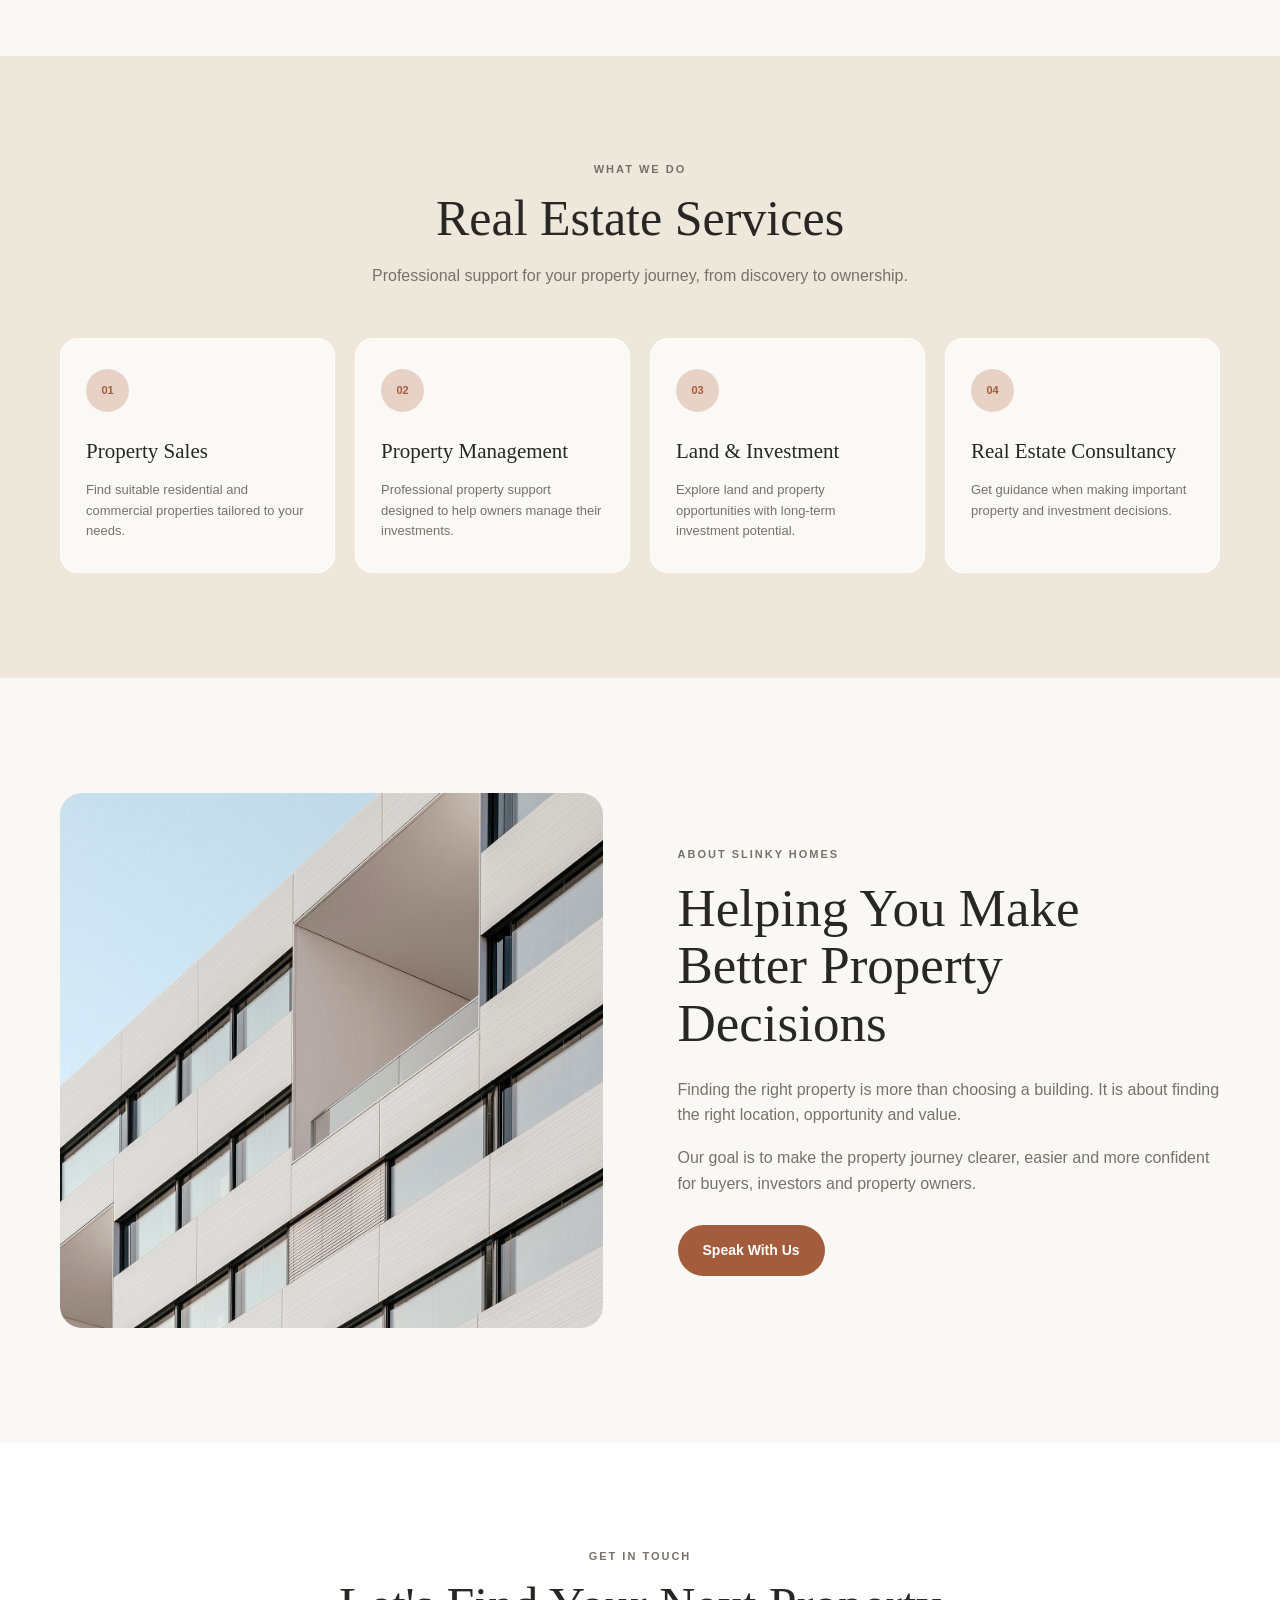
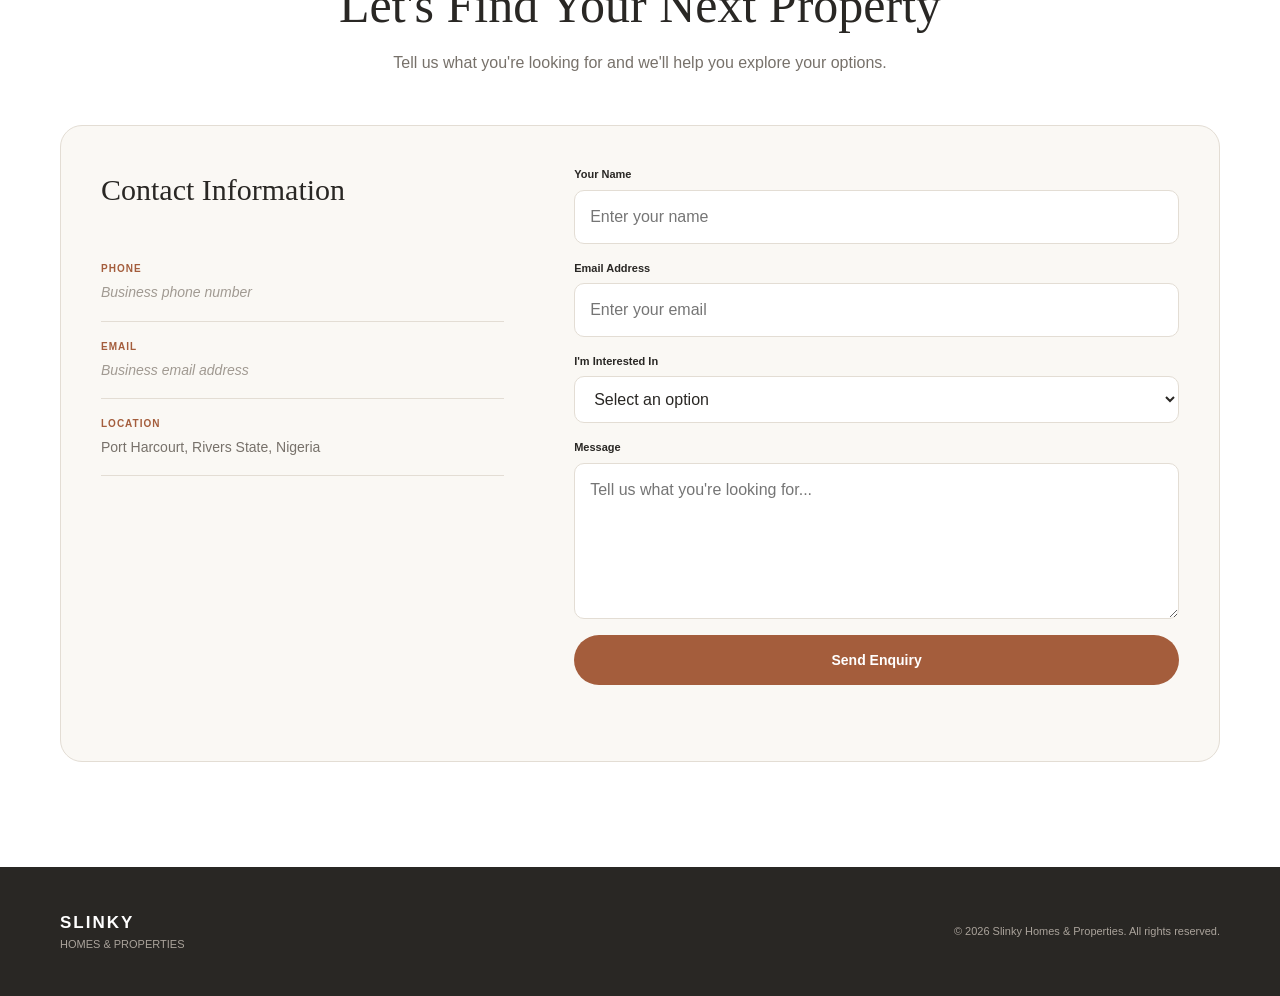
==== commit bd80f483: "Redesign Slinky demo and update property page" ====
--- a/index.html
+++ b/index.html
@@ -4,7 +4,12 @@
     <meta charset="UTF-8">
     <meta name="viewport" content="width=device-width, initial-scale=1.0">
 
-    <title>Emarv Homes & Properties | Find Your Next Home</title>
+    <title>Slinky Homes & Properties | Port Harcourt</title>
+
+    <meta
+        name="description"
+        content="Slinky Homes & Properties — discover property opportunities, homes and real estate services in Port Harcourt."
+    >
 
     <link rel="stylesheet" href="style.css">
 </head>
@@ -19,34 +24,32 @@
 
         <div class="container nav-container">
 
-            <a href="#" class="logo">
-                <span class="logo-main">EMARV</span>
-                <span class="logo-sub">HOMES & PROPERTIES</span>
+            <a href="index.html" class="logo">
+                SLINKY
+                <span>HOMES & PROPERTIES</span>
             </a>
 
             <nav class="nav-links">
-    <a href="#properties">Properties</a>
-    <a href="#services">Services</a>
-    <a href="#about">About Us</a>
-    <a href="#contact">Contact</a>
-</nav>
-
-<button class="mobile-menu-button" aria-label="Open navigation menu">
-    ☰
-</button>
-
-<a href="#contact" class="nav-button">
-    Let's Talk
-</a>
+
+                <a href="#home">Home</a>
+                <a href="#properties">Properties</a>
+                <a href="#services">Services</a>
+                <a href="#about">About</a>
+                <a href="#contact">Contact</a>
+
+            </nav>
+
+            <button
+                class="mobile-menu-button"
+                aria-label="Open navigation menu"
+            >
+                ☰
+            </button>
 
         </div>
 
     </header>
 
-
-    <!-- =========================
-         MAIN CONTENT
-    ========================== -->
 
     <main>
 
@@ -54,79 +57,29 @@
              HERO
         ========================== -->
 
-        <section class="hero">
+        <section class="hero" id="home">
 
             <div class="hero-overlay"></div>
 
             <div class="container hero-content">
 
-                <div class="hero-text">
-
-                    <p class="hero-tag">
-                        YOUR PROPERTY. YOUR FUTURE.
-                    </p>
-
-                    <h1>
-                        Find a Place<br>
-                        You'll Love to Call Home.
-                    </h1>
-
-                    <p class="hero-description">
-                        Discover exceptional homes, land and real estate
-                        opportunities across Port Harcourt and beyond.
-                    </p>
-
-                    <div class="hero-buttons">
-
-                        <a href="#properties" class="primary-button">
-                            Explore Properties
-                        </a>
-
-                        <a href="#contact" class="secondary-button">
-                            Speak With Us
-                        </a>
-
-                    </div>
-
-                </div>
-
-
-                <!-- TRUST POINTS -->
-
-                <div class="hero-trust">
-
-                    <div class="trust-item">
-                        <strong>01</strong>
-
-                        <span>
-                            Property<br>
-                            Solutions
-                        </span>
-                    </div>
-
-                    <div class="trust-divider"></div>
-
-                    <div class="trust-item">
-                        <strong>02</strong>
-
-                        <span>
-                            Local Market<br>
-                            Knowledge
-                        </span>
-                    </div>
-
-                    <div class="trust-divider"></div>
-
-                    <div class="trust-item">
-                        <strong>03</strong>
-
-                        <span>
-                            Client-Focused<br>
-                            Service
-                        </span>
-                    </div>
-
-                </div>
+                <p class="eyebrow">
+                    REAL ESTATE • PORT HARCOURT
+                </p>
+
+                <h1>
+    Spaces That
+    <span>Feel Like Home.</span>
+</h1>
+
+                <p class="hero-text">
+                    Discover quality homes, land and property
+                    opportunities with a trusted real estate partner.
+                </p>
+
+                <a href="#properties" class="primary-button">
+                    Explore Properties
+                </a>
 
             </div>
 
@@ -134,7 +87,7 @@
 
 
         <!-- =========================
-             PROPERTY SEARCH
+             SEARCH
         ========================== -->
 
         <section class="search-section">
@@ -150,10 +103,27 @@
                         </label>
 
                         <select id="location">
-                            <option>Port Harcourt</option>
-                            <option>Rumuola</option>
-                            <option>New GRA</option>
-                            <option>Old GRA</option>
+
+                            <option value="Port Harcourt">
+                                Port Harcourt
+                            </option>
+
+                            <option value="Rumuola">
+                                Rumuola
+                            </option>
+
+                            <option value="GRA">
+                                GRA
+                            </option>
+
+                            <option value="Peter Odili">
+                                Peter Odili
+                            </option>
+
+                            <option value="Trans Amadi">
+                                Trans Amadi
+                            </option>
+
                         </select>
 
                     </div>
@@ -166,11 +136,23 @@
                         </label>
 
                         <select id="property-type">
-                            <option>Any Property</option>
-                            <option>House</option>
-                            <option>Apartment</option>
-                            <option>Land</option>
-                            <option>Commercial</option>
+
+                            <option value="Any Property">
+                                Any Property
+                            </option>
+
+                            <option value="House">
+                                House
+                            </option>
+
+                            <option value="Apartment">
+                                Apartment
+                            </option>
+
+                            <option value="Land">
+                                Land
+                            </option>
+
                         </select>
 
                     </div>
@@ -183,15 +165,28 @@
                         </label>
 
                         <select id="purpose">
-                            <option>Buy</option>
-                            <option>Rent</option>
-                            <option>Invest</option>
+
+                            <option value="Buy">
+                                Buy
+                            </option>
+
+                            <option value="Rent">
+                                Rent
+                            </option>
+
+                            <option value="Invest">
+                                Invest
+                            </option>
+
                         </select>
 
                     </div>
 
 
-                    <button class="search-button">
+                    <button
+                        class="search-button"
+                        type="button"
+                    >
                         Search
                     </button>
 
@@ -206,27 +201,27 @@
              FEATURED PROPERTIES
         ========================== -->
 
-        <section class="properties-section" id="properties">
+        <section
+            class="properties-section"
+            id="properties"
+        >
 
             <div class="container">
 
                 <div class="section-heading">
 
-                    <div>
-
-                        <p class="section-tag">
-                            FEATURED
-                        </p>
-
-                        <h2>
-                            Explore Properties
-                        </h2>
-
-                    </div>
-
-                    <a href="#" class="view-all">
-                        View All Properties →
-                    </a>
+                    <p class="eyebrow">
+                        FEATURED PROPERTIES
+                    </p>
+
+                    <h2>
+                        Explore Our Properties
+                    </h2>
+
+                    <p>
+                        Discover carefully selected property
+                        opportunities in desirable locations.
+                    </p>
 
                 </div>
 
@@ -240,18 +235,18 @@
 
                         <div class="property-image">
 
-                            <span class="property-status">
+                            <img
+                                src="images/property-1.jpg"
+                                alt="Modern residential property"
+                            >
+
+                            <span class="property-tag">
                                 FOR SALE
                             </span>
 
-                            <div class="demo-label">
-                                Demo Property
-                            </div>
-
-                        </div>
-
-
-                        <div class="property-info">
+                        </div>
+
+                        <div class="property-content">
 
                             <p class="property-location">
                                 Port Harcourt, Rivers State
@@ -261,8 +256,12 @@
                                 Modern Family Residence
                             </h3>
 
-
-                            <div class="property-details">
+                            <p class="property-description">
+                                A spacious contemporary residence
+                                designed for comfortable family living.
+                            </p>
+
+                            <div class="property-meta">
 
                                 <span>
                                     4 Beds
@@ -273,23 +272,17 @@
                                 </span>
 
                                 <span>
-                                    Parking
+                                    2 Parking
                                 </span>
 
                             </div>
 
-
-                            <div class="property-footer">
-
-                                <strong>
-                                    Contact for Price
-                                </strong>
-
-                                <a href="property.html">
-    View →
-</a>
-
-                            </div>
+                            <a
+                                href="property.html"
+                                class="secondary-button"
+                            >
+                                View Property
+                            </a>
 
                         </div>
 
@@ -300,54 +293,56 @@
 
                     <article class="property-card">
 
-                        <div class="property-image property-image-two">
-
-                            <span class="property-status">
-                                LAND
+                        <div class="property-image">
+
+                            <img
+                                src="images/property-2.jpg"
+                                alt="Luxury apartment"
+                            >
+
+                            <span class="property-tag">
+                                FOR RENT
                             </span>
 
-                            <div class="demo-label">
-                                Demo Property
-                            </div>
-
-                        </div>
-
-
-                        <div class="property-info">
+                        </div>
+
+                        <div class="property-content">
 
                             <p class="property-location">
                                 Port Harcourt, Rivers State
                             </p>
 
                             <h3>
-                                Residential Land
+                                Luxury City Apartment
                             </h3>
 
-
-                            <div class="property-details">
+                            <p class="property-description">
+                                A stylish apartment offering modern
+                                finishes and convenient city living.
+                            </p>
+
+                            <div class="property-meta">
 
                                 <span>
-                                    Residential
+                                    3 Beds
                                 </span>
 
                                 <span>
-                                    Good Location
+                                    3 Baths
                                 </span>
 
+                                <span>
+                                    1 Parking
+                                </span>
+
                             </div>
 
-
-                            <div class="property-footer">
-
-                                <strong>
-                                    Contact for Price
-                                </strong>
-
-                                <a href="#contact">
-                                    View →
-                                </a>
-
-                            </div>
+                            <a
+                                href="property.html"
+                                class="secondary-button"
+                            >
+                                View Property
+                            </a>
 
                         </div>
 
@@ -358,58 +353,56 @@
 
                     <article class="property-card">
 
-                        <div class="property-image property-image-three">
-
-                            <span class="property-status">
-                                FOR RENT
+                        <div class="property-image">
+
+                            <img
+                                src="images/property-3.jpg"
+                                alt="Premium property development"
+                            >
+
+                            <span class="property-tag">
+                                INVESTMENT
                             </span>
 
-                            <div class="demo-label">
-                                Demo Property
-                            </div>
-
-                        </div>
-
-
-                        <div class="property-info">
+                        </div>
+
+                        <div class="property-content">
 
                             <p class="property-location">
                                 Port Harcourt, Rivers State
                             </p>
 
                             <h3>
-                                Executive Apartment
+                                Premium Property Opportunity
                             </h3>
 
-
-                            <div class="property-details">
+                            <p class="property-description">
+                                An attractive property opportunity
+                                suitable for buyers and investors.
+                            </p>
+
+                            <div class="property-meta">
 
                                 <span>
-                                    3 Beds
+                                    Premium
                                 </span>
 
                                 <span>
-                                    3 Baths
+                                    Secure
                                 </span>
 
                                 <span>
-                                    Parking
+                                    Strategic
                                 </span>
 
                             </div>
 
-
-                            <div class="property-footer">
-
-                                <strong>
-                                    Contact for Price
-                                </strong>
-
-                                <a href="#contact">
-                                    View →
-                                </a>
-
-                            </div>
+                            <a
+                                href="property.html"
+                                class="secondary-button"
+                            >
+                                View Property
+                            </a>
 
                         </div>
 
@@ -426,30 +419,32 @@
              SERVICES
         ========================== -->
 
-        <section class="services-section" id="services">
+        <section
+            class="services-section"
+            id="services"
+        >
 
             <div class="container">
 
-                <div class="section-heading centered">
-
-                    <p class="section-tag">
+                <div class="section-heading">
+
+                    <p class="eyebrow">
                         WHAT WE DO
                     </p>
 
                     <h2>
-                        Real Estate Made Simple
+                        Real Estate Services
                     </h2>
 
                     <p>
-                        From finding the right property to making
-                        your next investment, we're here to help.
+                        Professional support for your property
+                        journey, from discovery to ownership.
                     </p>
 
                 </div>
 
 
                 <div class="services-grid">
-
 
                     <div class="service-card">
 
@@ -458,12 +453,12 @@
                         </div>
 
                         <h3>
-                            Buy a Property
+                            Property Sales
                         </h3>
 
                         <p>
-                            Find homes and properties that match
-                            your needs and investment goals.
+                            Find suitable residential and commercial
+                            properties tailored to your needs.
                         </p>
 
                     </div>
@@ -476,12 +471,12 @@
                         </div>
 
                         <h3>
-                            Sell Your Property
+                            Property Management
                         </h3>
 
                         <p>
-                            Connect your property with serious
-                            buyers looking for opportunities.
+                            Professional property support designed
+                            to help owners manage their investments.
                         </p>
 
                     </div>
@@ -494,12 +489,30 @@
                         </div>
 
                         <h3>
-                            Property Investment
+                            Land & Investment
                         </h3>
 
                         <p>
-                            Explore real estate opportunities
-                            designed to support long-term growth.
+                            Explore land and property opportunities
+                            with long-term investment potential.
+                        </p>
+
+                    </div>
+
+
+                    <div class="service-card">
+
+                        <div class="service-icon">
+                            04
+                        </div>
+
+                        <h3>
+                            Real Estate Consultancy
+                        </h3>
+
+                        <p>
+                            Get guidance when making important
+                            property and investment decisions.
                         </p>
 
                     </div>
@@ -515,44 +528,51 @@
              ABOUT
         ========================== -->
 
-        <section class="about-section" id="about">
-
-            <div class="container about-container">
+        <section
+            class="about-section"
+            id="about"
+        >
+
+            <div class="container about-grid">
 
                 <div class="about-image">
 
-                    <div class="about-image-placeholder">
-                        EMARV HOMES
-                    </div>
+                    <img
+                        src="images/about.jpg"
+                        alt="Real estate property"
+                    >
 
                 </div>
 
 
                 <div class="about-content">
 
-                    <p class="section-tag">
-                        ABOUT EMARV
+                    <p class="eyebrow">
+                        ABOUT SLINKY HOMES
                     </p>
 
                     <h2>
                         Helping You Make
-                        Better Property Decisions.
+                        Better Property Decisions
                     </h2>
 
                     <p>
-                        Emarv Homes & Properties is a real estate
-                        business serving clients in Port Harcourt
-                        and surrounding areas.
+                        Finding the right property is more than
+                        choosing a building. It is about finding
+                        the right location, opportunity and value.
                     </p>
 
                     <p>
-                        Whether you're looking to buy, sell, rent,
-                        or explore property investment opportunities,
-                        our goal is to make the process easier.
+                        Our goal is to make the property journey
+                        clearer, easier and more confident for
+                        buyers, investors and property owners.
                     </p>
 
-                    <a href="#contact" class="primary-button">
-                        Talk to Us
+                    <a
+                        href="#contact"
+                        class="primary-button"
+                    >
+                        Speak With Us
                     </a>
 
                 </div>
@@ -563,208 +583,198 @@
 
 
         <!-- =========================
-             CALL TO ACTION
+             CONTACT
         ========================== -->
 
-        <section class="contact-section" id="contact">
-
-    <div class="container">
-
-        <div class="contact-header">
-
-            <p class="section-tag">
-                GET IN TOUCH
-            </p>
-
-            <h2>
-                Let's Find Your<br>
-                Next Property.
-            </h2>
-
-            <p>
-                Whether you're looking to buy, rent, sell,
-                or invest, our team is ready to help.
-            </p>
-
-        </div>
-
-
-        <div class="contact-layout">
-
-
-            <!-- CONTACT INFORMATION -->
-
-            <div class="contact-information">
-
-                <div class="contact-item">
-
-                    <span class="contact-label">
-                        PHONE
-                    </span>
-
-                    <span class="placeholder-contact">
-    Business phone number
-</span>
+        <section
+            class="contact-section"
+            id="contact"
+        >
+
+            <div class="container">
+
+                <div class="section-heading">
+
+                    <p class="eyebrow">
+                        GET IN TOUCH
+                    </p>
+
+                    <h2>
+                        Let's Find Your Next Property
+                    </h2>
+
+                    <p>
+                        Tell us what you're looking for and
+                        we'll help you explore your options.
+                    </p>
 
                 </div>
 
 
-                <div class="contact-item">
-
-                    <span class="contact-label">
-                        WHATSAPP
-                    </span>
-
-                   <span class="placeholder-contact">
-    WhatsApp contact
-</span>
+                <div class="contact-grid">
+
+
+                    <div class="contact-info">
+
+                        <h3>
+                            Contact Information
+                        </h3>
+
+                        <div class="contact-item">
+
+                            <strong>
+                                Phone
+                            </strong>
+
+                            <span class="placeholder-contact">
+                                Business phone number
+                            </span>
+
+                        </div>
+
+
+                        <div class="contact-item">
+
+                            <strong>
+                                Email
+                            </strong>
+
+                            <span class="placeholder-contact">
+                                Business email address
+                            </span>
+
+                        </div>
+
+
+                        <div class="contact-item">
+
+                            <strong>
+                                Location
+                            </strong>
+
+                            <span>
+                                Port Harcourt,
+                                Rivers State, Nigeria
+                            </span>
+
+                        </div>
+
+                    </div>
+
+
+                    <form
+                        id="contact-form"
+                        class="contact-form"
+                    >
+
+                        <div class="form-group">
+
+                            <label for="name">
+                                Your Name
+                            </label>
+
+                            <input
+                                type="text"
+                                id="name"
+                                name="name"
+                                placeholder="Enter your name"
+                                required
+                            >
+
+                        </div>
+
+
+                        <div class="form-group">
+
+                            <label for="email">
+                                Email Address
+                            </label>
+
+                            <input
+                                type="email"
+                                id="email"
+                                name="email"
+                                placeholder="Enter your email"
+                                required
+                            >
+
+                        </div>
+
+
+                        <div class="form-group">
+
+                            <label for="interest">
+                                I'm Interested In
+                            </label>
+
+                            <select
+                                id="interest"
+                                name="interest"
+                                required
+                            >
+
+                                <option value="">
+                                    Select an option
+                                </option>
+
+                                <option value="Buying">
+                                    Buying a property
+                                </option>
+
+                                <option value="Renting">
+                                    Renting a property
+                                </option>
+
+                                <option value="Land">
+                                    Land / Investment
+                                </option>
+
+                                <option value="Management">
+                                    Property management
+                                </option>
+
+                            </select>
+
+                        </div>
+
+
+                        <div class="form-group">
+
+                            <label for="message">
+                                Message
+                            </label>
+
+                            <textarea
+                                id="message"
+                                name="message"
+                                rows="5"
+                                placeholder="Tell us what you're looking for..."
+                                required
+                            ></textarea>
+
+                        </div>
+
+
+                        <button
+                            type="submit"
+                            class="primary-button"
+                        >
+                            Send Enquiry
+                        </button>
+
+
+                        <p
+                            id="form-message"
+                            class="form-message"
+                        ></p>
+
+                    </form>
 
                 </div>
 
-
-                <div class="contact-item">
-
-                    <span class="contact-label">
-                        EMAIL
-                    </span>
-
-                    <span class="placeholder-contact">
-    Business email address
-</span>
-
-                </div>
-
-
-                <div class="contact-item">
-
-                    <span class="contact-label">
-                        LOCATION
-                    </span>
-
-                    <p>
-                        Port Harcourt,<br>
-                        Rivers State, Nigeria
-                    </p>
-
-                </div>
-
             </div>
 
-
-            <!-- ENQUIRY FORM -->
-
-            <form class="contact-form" id="contact-form">
-
-                <div class="form-row">
-
-                    <div class="form-group">
-
-                        <label for="name">
-                            Your Name
-                        </label>
-
-                        <input
-                            type="text"
-                            id="name"
-                            name="name"
-                            placeholder="Enter your name"
-                            required
-                        >
-
-                    </div>
-
-
-                    <div class="form-group">
-
-                        <label for="email">
-                            Email Address
-                        </label>
-
-                        <input
-                            type="email"
-                            id="email"
-                            name="email"
-                            placeholder="you@example.com"
-                            required
-                        >
-
-                    </div>
-
-                </div>
-
-
-                <div class="form-group">
-
-                    <label for="interest">
-                        I'm Interested In
-                    </label>
-
-                    <select
-                        id="interest"
-                        name="interest"
-                    >
-
-                        <option value="">
-                            Select an option
-                        </option>
-
-                        <option>
-                            Buying a Property
-                        </option>
-
-                        <option>
-                            Renting a Property
-                        </option>
-
-                        <option>
-                            Selling a Property
-                        </option>
-
-                        <option>
-                            Property Investment
-                        </option>
-
-                    </select>
-
-                </div>
-
-
-                <div class="form-group">
-
-                    <label for="message">
-                        Message
-                    </label>
-
-                    <textarea
-                        id="message"
-                        name="message"
-                        rows="5"
-                        placeholder="Tell us what you're looking for..."
-                        required
-                    ></textarea>
-
-                </div>
-
-
-                <button
-                    type="submit"
-                    class="primary-button"
-                >
-                    Send Enquiry
-                </button>
-
-                <p
-                    class="form-note"
-                    id="form-message"
-                ></p>
-
-            </form>
-
-        </div>
-
-    </div>
-
-</section>
+        </section>
 
     </main>
 
@@ -775,41 +785,33 @@
 
     <footer class="footer">
 
-        <div class="container footer-container">
+        <div class="container footer-content">
 
             <div>
 
                 <h3>
-                    EMARV
+                    SLINKY
                 </h3>
 
                 <p>
-                    Homes & Properties
+                    HOMES & PROPERTIES
                 </p>
 
             </div>
 
 
-            <div>
-
-                <p>
-                    Port Harcourt, Rivers State, Nigeria
-                </p>
-
-                <p>
-                    © 2026 Emarv Homes & Properties
-                </p>
-
-            </div>
+            <p>
+                © 2026 Slinky Homes & Properties.
+                All rights reserved.
+            </p>
 
         </div>
 
     </footer>
 
 
-    <!-- JAVASCRIPT -->
-
     <script src="script.js"></script>
 
 </body>
+
 </html>
--- a/style.css
+++ b/style.css
@@ -1,12 +1,12 @@
 /* =========================================================
-   EMARV HOMES & PROPERTIES
-   Demo Website Stylesheet
+   SLINKY HOMES & PROPERTIES
+   Modern Warm Real Estate Theme
 ========================================================= */
 
 
-/* =========================================================
+/* =========================
    RESET
-========================================================= */
+========================= */
 
 * {
     margin: 0;
@@ -20,371 +20,338 @@
 
 body {
     font-family: Arial, Helvetica, sans-serif;
-    color: #1c1c1c;
-    background: #ffffff;
+    background: #faf8f4;
+    color: #292724;
     line-height: 1.6;
 }
 
 img {
-    max-width: 100%;
+    width: 100%;
     display: block;
 }
 
 a {
+    color: inherit;
     text-decoration: none;
-    color: inherit;
 }
 
 button,
-select {
-    font-family: inherit;
-}
-
-
-/* =========================================================
+input,
+select,
+textarea {
+    font: inherit;
+}
+
+
+/* =========================
+   VARIABLES
+========================= */
+
+:root {
+    --dark: #292724;
+    --muted: #77716a;
+    --cream: #faf8f4;
+    --white: #ffffff;
+    --beige: #eee7dc;
+    --sand: #e4d6c3;
+    --accent: #a45d3c;
+    --accent-dark: #85462d;
+    --border: #e3ddd4;
+    --shadow: 0 18px 45px rgba(41, 39, 36, 0.09);
+}
+
+
+/* =========================
    GLOBAL
-========================================================= */
+========================= */
 
 .container {
-    width: min(1180px, 90%);
+    width: min(1160px, 92%);
     margin: 0 auto;
 }
 
+.eyebrow {
+    color: var(--accent);
+    font-size: 11px;
+    font-weight: 700;
+    letter-spacing: 2px;
+    text-transform: uppercase;
+    margin-bottom: 12px;
+}
+
+.section-heading {
+    max-width: 700px;
+    margin: 0 auto 50px;
+    text-align: center;
+}
+
+.section-heading h2 {
+    font-family: Georgia, "Times New Roman", serif;
+    font-size: clamp(34px, 5vw, 50px);
+    line-height: 1.1;
+    font-weight: 500;
+    margin-bottom: 17px;
+}
+
+.section-heading p {
+    color: var(--muted);
+}
+
+
+/* =========================
+   BUTTONS
+========================= */
+
 .primary-button {
-    display: inline-block;
+    display: inline-flex;
+    align-items: center;
+    justify-content: center;
     padding: 14px 25px;
-    background: #b48a45;
-    color: #ffffff;
+    border: none;
+    border-radius: 50px;
+    background: var(--accent);
+    color: var(--white);
+    font-size: 14px;
+    font-weight: 700;
+    cursor: pointer;
+    transition: 0.3s ease;
+}
+
+.primary-button:hover {
+    background: var(--accent-dark);
+    transform: translateY(-2px);
+}
+
+.secondary-button {
+    display: inline-flex;
+    align-items: center;
+    justify-content: center;
+    padding: 10px 18px;
+    border: 1px solid var(--border);
+    border-radius: 50px;
+    background: transparent;
+    color: var(--dark);
     font-size: 13px;
     font-weight: 700;
-    letter-spacing: 0.3px;
-    transition: all 0.3s ease;
-}
-
-.primary-button:hover {
-    background: #967137;
-    transform: translateY(-2px);
-}
-
-.secondary-button {
-    display: inline-block;
-    padding: 13px 24px;
-    border: 1px solid rgba(255, 255, 255, 0.75);
-    color: #ffffff;
-    font-size: 13px;
-    font-weight: 600;
-    transition: all 0.3s ease;
+    transition: 0.3s ease;
 }
 
 .secondary-button:hover {
-    background: #ffffff;
-    color: #111111;
-    transform: translateY(-2px);
-}
-
-.section-tag {
-    font-size: 11px;
-    letter-spacing: 3px;
-    font-weight: 700;
-    color: #b48a45;
-    margin-bottom: 9px;
-}
-
-.section-heading {
-    display: flex;
-    justify-content: space-between;
-    align-items: end;
-    margin-bottom: 38px;
-}
-
-.section-heading h2 {
-    font-family: Georgia, "Times New Roman", serif;
-    font-size: 40px;
-    font-weight: 400;
-    line-height: 1.15;
-}
-
-.section-heading.centered {
-    display: block;
-    text-align: center;
-    max-width: 680px;
-    margin: 0 auto 48px;
-}
-
-.section-heading.centered > p:last-child {
-    margin-top: 16px;
-    color: #666666;
-}
-
-
-/* =========================================================
+    background: var(--dark);
+    border-color: var(--dark);
+    color: var(--white);
+}
+
+
+/* =========================
    NAVIGATION
-========================================================= */
+========================= */
 
 .navbar {
-    position: absolute;
+    position: fixed;
     top: 0;
     left: 0;
     width: 100%;
-    z-index: 20;
-    padding: 28px 0;
+    z-index: 100;
+    background: rgba(255, 255, 255, 0.95);
+    border-bottom: 1px solid rgba(227, 221, 212, 0.8);
+    backdrop-filter: blur(10px);
 }
 
 .nav-container {
+    min-height: 78px;
     display: flex;
     align-items: center;
     justify-content: space-between;
 }
 
 .logo {
-    color: #ffffff;
-    display: flex;
-    flex-direction: column;
+    color: var(--dark);
+    font-size: 19px;
+    font-weight: 800;
+    letter-spacing: 1.5px;
     line-height: 1;
 }
 
-.logo-main {
-    font-size: 23px;
-    font-weight: 800;
-    letter-spacing: 2px;
-}
-
-.logo-sub {
-    font-size: 8px;
+.logo span {
+    display: block;
+    margin-top: 5px;
+    color: var(--muted);
+    font-size: 7px;
     letter-spacing: 2.5px;
-    margin-top: 5px;
-    opacity: 0.85;
 }
 
 .nav-links {
     display: flex;
     align-items: center;
-    gap: 35px;
+    gap: 30px;
+    font-size: 14px;
+    color: #4d4944;
 }
 
 .nav-links a {
+    transition: 0.25s ease;
+}
+
+.nav-links a:hover {
+    color: var(--accent);
+}
+
+.mobile-menu-button {
+    display: none;
+    border: none;
+    background: transparent;
+    color: var(--dark);
+    font-size: 25px;
+    cursor: pointer;
+}
+
+
+/* =========================
+   HERO
+========================= */
+
+.hero {
     position: relative;
-    color: #ffffff;
-    font-size: 13px;
-    transition: color 0.3s ease;
-}
-
-.nav-links a::after {
-    content: "";
-    position: absolute;
-    width: 0;
-    height: 1px;
-    left: 0;
-    bottom: -7px;
-    background: #d6b16d;
-    transition: width 0.3s ease;
-}
-
-.nav-links a:hover {
-    color: #d6b16d;
-}
-
-.nav-links a:hover::after {
-    width: 100%;
-}
-
-.nav-button {
-    padding: 11px 21px;
-    border: 1px solid rgba(255, 255, 255, 0.7);
-    color: #ffffff;
-    font-size: 12px;
-    font-weight: 600;
-    transition: all 0.3s ease;
-}
-
-.nav-button:hover {
-    background: #ffffff;
-    color: #111111;
-}
-
-
-/* =========================================================
-   HERO
-========================================================= */
-
-.hero {
-    min-height: 760px;
-    position: relative;
+    min-height: 690px;
     display: flex;
     align-items: center;
-
+    padding-top: 78px;
     background-image: url("images/hero.jpg");
     background-size: cover;
     background-position: center;
+    overflow: hidden;
 }
 
 .hero-overlay {
     position: absolute;
     inset: 0;
-
-    background:
-        linear-gradient(
-            90deg,
-            rgba(0, 0, 0, 0.78) 0%,
-            rgba(0, 0, 0, 0.48) 48%,
-            rgba(0, 0, 0, 0.15) 100%
-        );
+    background: linear-gradient(
+        90deg,
+        rgba(25, 22, 19, 0.78),
+        rgba(25, 22, 19, 0.48),
+        rgba(25, 22, 19, 0.25)
+    );
 }
 
 .hero-content {
     position: relative;
     z-index: 2;
-    color: #ffffff;
-    padding-top: 80px;
+    max-width: 760px;
+    color: var(--white);
+}
+
+.hero-content .eyebrow {
+    color: #f0c7b1;
+}
+
+.hero h1 {
+    max-width: 720px;
+    font-family: Georgia, "Times New Roman", serif;
+    font-size: clamp(50px, 7vw, 78px);
+    line-height: 1.02;
+    font-weight: 500;
+    margin-bottom: 25px;
+}
+
+.hero h1 span {
+    display: block;
+    color: #f4c9ae;
 }
 
 .hero-text {
-    max-width: 760px;
-}
-
-.hero-tag {
-    font-size: 11px;
-    letter-spacing: 3px;
-    margin-bottom: 20px;
-    color: #d6b16d;
-    font-weight: 700;
-}
-
-.hero h1 {
-    font-family: Georgia, "Times New Roman", serif;
-    font-weight: 400;
-    font-size: clamp(50px, 6.5vw, 82px);
-    line-height: 1.02;
-    letter-spacing: -2px;
-    max-width: 800px;
-    margin-bottom: 27px;
-}
-
-.hero-description {
-    max-width: 540px;
-    font-size: 16px;
-    line-height: 1.8;
-    color: #e6e6e6;
-    margin-bottom: 35px;
-}
-
-.hero-buttons {
-    display: flex;
-    align-items: center;
-    gap: 12px;
-}
-
-.hero-trust {
-    display: flex;
-    align-items: center;
-    margin-top: 90px;
-    gap: 25px;
-}
-
-.trust-item {
-    display: flex;
-    align-items: center;
-    gap: 12px;
-}
-
-.trust-item strong {
-    color: #d6b16d;
-    font-size: 13px;
-    font-weight: 500;
-}
-
-.trust-item span {
-    font-size: 10px;
-    line-height: 1.4;
-    text-transform: uppercase;
-    letter-spacing: 1px;
-    color: #dddddd;
-}
-
-.trust-divider {
-    height: 28px;
-    width: 1px;
-    background: rgba(255, 255, 255, 0.35);
-}
-
-
-/* =========================================================
-   PROPERTY SEARCH
-========================================================= */
+    max-width: 560px;
+    margin-bottom: 32px;
+    color: rgba(255, 255, 255, 0.88);
+    font-size: 17px;
+}
+
+.hero .primary-button {
+    background: var(--white);
+    color: var(--dark);
+}
+
+.hero .primary-button:hover {
+    background: #f2eee8;
+}
+
+
+/* =========================
+   SEARCH
+========================= */
 
 .search-section {
     position: relative;
-    margin-top: 15px;
-    z-index: 5;
+    z-index: 10;
+    margin-top: -42px;
 }
 
 .search-box {
-    background: #ffffff;
-    box-shadow: 0 15px 45px rgba(0, 0, 0, 0.12);
-
     display: grid;
     grid-template-columns: 1fr 1fr 1fr auto;
-    align-items: stretch;
+    align-items: center;
+    gap: 0;
+    padding: 12px;
+    background: var(--white);
+    border: 1px solid var(--border);
+    border-radius: 18px;
+    box-shadow: var(--shadow);
 }
 
 .search-field {
-    padding: 22px;
-    border-right: 1px solid #e8e8e8;
+    min-height: 54px;
+    padding: 8px 20px;
+    border-right: 1px solid var(--border);
+}
+
+.search-field:first-child {
+    padding-left: 14px;
 }
 
 .search-field label {
     display: block;
+    color: var(--muted);
     font-size: 10px;
-    color: #777777;
+    font-weight: 700;
+    letter-spacing: 1px;
     text-transform: uppercase;
-    letter-spacing: 1.5px;
-    margin-bottom: 7px;
-    font-weight: 700;
+    margin-bottom: 4px;
 }
 
 .search-field select {
+    width: 100%;
     border: none;
     outline: none;
-    width: 100%;
+    background: transparent;
+    color: var(--dark);
     font-size: 14px;
-    color: #222222;
-    background: transparent;
     cursor: pointer;
 }
 
 .search-button {
-    min-height: 75px;
+    min-height: 52px;
+    padding: 0 27px;
     border: none;
-    background: #b48a45;
-    color: #ffffff;
-    padding: 0 32px;
+    border-radius: 13px;
+    background: var(--accent);
+    color: var(--white);
+    font-size: 14px;
     font-weight: 700;
     cursor: pointer;
-    transition: background 0.3s ease;
+    transition: 0.3s ease;
 }
 
 .search-button:hover {
-    background: #967137;
-}
-
-
-/* =========================================================
-   FEATURED PROPERTIES
-========================================================= */
+    background: var(--accent-dark);
+}
+
+
+/* =========================
+   PROPERTIES
+========================= */
 
 .properties-section {
-    padding: 105px 0;
-}
-
-.view-all {
-    color: #b48a45;
-    font-weight: 600;
-    font-size: 13px;
-    transition: color 0.3s ease;
-}
-
-.view-all:hover {
-    color: #80602e;
+    padding: 120px 0 105px;
 }
 
 .property-grid {
@@ -394,1034 +361,452 @@
 }
 
 .property-card {
-    background: #ffffff;
-    border: 1px solid #eeeeee;
     overflow: hidden;
-    transition: all 0.3s ease;
+    background: var(--white);
+    border: 1px solid var(--border);
+    border-radius: 20px;
+    box-shadow: 0 8px 25px rgba(41, 39, 36, 0.04);
+    transition: 0.35s ease;
 }
 
 .property-card:hover {
-    transform: translateY(-6px);
-    box-shadow: 0 18px 40px rgba(0, 0, 0, 0.09);
+    transform: translateY(-7px);
+    box-shadow: var(--shadow);
 }
 
 .property-image {
-    height: 270px;
     position: relative;
-
-    background-image:
-        linear-gradient(
-            rgba(0, 0, 0, 0.12),
-            rgba(0, 0, 0, 0.2)
-        ),
-        url("images/property-1.jpg");
-
-    background-size: cover;
-    background-position: center;
-}
-
-.property-image-two {
-    background-image:
-        linear-gradient(
-            rgba(0, 0, 0, 0.08),
-            rgba(0, 0, 0, 0.2)
-        ),
-        url("images/property-2.jpg");
-}
-
-.property-image-three {
-    background-image:
-        linear-gradient(
-            rgba(0, 0, 0, 0.08),
-            rgba(0, 0, 0, 0.2)
-        ),
-        url("images/property-3.jpg");
-}
-
-.property-status {
+    height: 265px;
+    overflow: hidden;
+}
+
+.property-image img {
+    height: 100%;
+    object-fit: cover;
+    transition: 0.5s ease;
+}
+
+.property-card:hover .property-image img {
+    transform: scale(1.05);
+}
+
+.property-tag {
     position: absolute;
     top: 15px;
     left: 15px;
-
-    background: #ffffff;
-    color: #222222;
-
-    padding: 6px 10px;
-
+    padding: 7px 12px;
+    border-radius: 50px;
+    background: var(--white);
+    color: var(--accent);
     font-size: 9px;
     font-weight: 800;
     letter-spacing: 1px;
 }
 
-.demo-label {
-    position: absolute;
-    bottom: 12px;
-    left: 12px;
-
-    background: rgba(0, 0, 0, 0.65);
-    color: #ffffff;
-
-    padding: 5px 9px;
-
-    font-size: 9px;
-    letter-spacing: 0.5px;
-}
-
-.property-info {
-    padding: 23px;
+.property-content {
+    padding: 24px;
 }
 
 .property-location {
-    font-size: 10px;
-    color: #b48a45;
+    color: var(--accent);
+    font-size: 11px;
+    font-weight: 700;
     margin-bottom: 7px;
-    text-transform: uppercase;
-    letter-spacing: 1.3px;
-    font-weight: 700;
-}
-
-.property-info h3 {
+}
+
+.property-content h3 {
     font-family: Georgia, "Times New Roman", serif;
     font-size: 23px;
-    font-weight: 400;
-    line-height: 1.25;
-    margin-bottom: 17px;
-}
-
-.property-details {
+    line-height: 1.2;
+    font-weight: 500;
+    margin-bottom: 12px;
+}
+
+.property-description {
+    color: var(--muted);
+    font-size: 13px;
+}
+
+.property-meta {
     display: flex;
+    flex-wrap: wrap;
     gap: 14px;
-    color: #777777;
+    margin-top: 19px;
+    padding-top: 17px;
+    border-top: 1px solid var(--border);
+    color: #66605a;
     font-size: 11px;
-    padding-bottom: 18px;
-    border-bottom: 1px solid #eeeeee;
-}
-
-.property-footer {
-    display: flex;
-    justify-content: space-between;
-    align-items: center;
-    padding-top: 17px;
-}
-
-.property-footer strong {
-    font-size: 13px;
-}
-
-.property-footer a {
-    color: #b48a45;
-    font-weight: 700;
-    font-size: 12px;
-    transition: color 0.3s ease;
-}
-
-.property-footer a:hover {
-    color: #80602e;
-}
-
-
-/* =========================================================
+}
+
+
+/* =========================
    SERVICES
-========================================================= */
+========================= */
 
 .services-section {
     padding: 105px 0;
-    background: #f7f5f1;
+    background: var(--beige);
 }
 
 .services-grid {
     display: grid;
-    grid-template-columns: repeat(3, 1fr);
-    gap: 25px;
+    grid-template-columns: repeat(4, 1fr);
+    gap: 20px;
 }
 
 .service-card {
-    background: #ffffff;
-    padding: 38px 35px;
-    border: 1px solid #eeeeee;
-    transition: all 0.3s ease;
+    padding: 30px 25px;
+    background: rgba(255, 255, 255, 0.75);
+    border: 1px solid rgba(255, 255, 255, 0.9);
+    border-radius: 18px;
+    transition: 0.3s ease;
 }
 
 .service-card:hover {
+    background: var(--white);
     transform: translateY(-5px);
-    box-shadow: 0 15px 35px rgba(0, 0, 0, 0.07);
 }
 
 .service-icon {
-    font-size: 12px;
-    color: #b48a45;
-    font-weight: 700;
-    letter-spacing: 1px;
-    margin-bottom: 25px;
+    display: flex;
+    align-items: center;
+    justify-content: center;
+    width: 43px;
+    height: 43px;
+    margin-bottom: 23px;
+    border-radius: 50%;
+    background: #e7d2c5;
+    color: var(--accent);
+    font-size: 11px;
+    font-weight: 800;
 }
 
 .service-card h3 {
     font-family: Georgia, "Times New Roman", serif;
-    font-size: 24px;
-    font-weight: 400;
-    margin-bottom: 13px;
+    font-size: 21px;
+    font-weight: 500;
+    margin-bottom: 11px;
 }
 
 .service-card p {
-    color: #666666;
-    font-size: 14px;
-    line-height: 1.8;
-}
-
-
-/* =========================================================
+    color: var(--muted);
+    font-size: 13px;
+}
+
+
+/* =========================
    ABOUT
-========================================================= */
+========================= */
 
 .about-section {
-    padding: 110px 0;
-}
-
-.about-container {
+    padding: 115px 0;
+    background: var(--cream);
+}
+
+.about-grid {
     display: grid;
     grid-template-columns: 1fr 1fr;
-    gap: 80px;
+    gap: 75px;
     align-items: center;
 }
 
 .about-image {
-    min-height: 500px;
-
-    background-image:
-        linear-gradient(
-            rgba(0, 0, 0, 0.12),
-            rgba(0, 0, 0, 0.12)
-        ),
-        url("images/about.jpg");
-
-    background-size: cover;
-    background-position: center;
-
-    display: flex;
-    align-items: end;
-}
-
-.about-image-placeholder {
-    background: #ffffff;
-    margin: 25px;
-    padding: 15px 20px;
-
-    font-size: 11px;
-    letter-spacing: 2px;
-    font-weight: 700;
+    height: 535px;
+    overflow: hidden;
+    border-radius: 22px;
+}
+
+.about-image img {
+    height: 100%;
+    object-fit: cover;
 }
 
 .about-content h2 {
+    max-width: 550px;
     font-family: Georgia, "Times New Roman", serif;
-    font-size: 45px;
-    font-weight: 400;
-    line-height: 1.15;
-    margin-bottom: 23px;
-}
-
-.about-content p:not(.section-tag) {
-    color: #666666;
-    font-size: 15px;
-    line-height: 1.8;
-    margin-bottom: 18px;
-}
-
-
-/* =========================================================
-   CALL TO ACTION
-========================================================= */
-
-.cta-section {
+    font-size: clamp(35px, 5vw, 53px);
+    line-height: 1.08;
+    font-weight: 500;
+    margin-bottom: 25px;
+}
+
+.about-content p {
+    max-width: 550px;
+    color: var(--muted);
+    margin-bottom: 17px;
+}
+
+.about-content .primary-button {
+    margin-top: 12px;
+}
+
+
+/* =========================
+   CONTACT
+========================= */
+
+.contact-section {
     padding: 105px 0;
-    background: #1b1b1b;
-    color: #ffffff;
-    text-align: center;
-}
-
-.cta-content {
-    max-width: 700px;
-}
-
-.cta-content h2 {
-    font-family: Georgia, "Times New Roman", serif;
-    font-size: 50px;
-    font-weight: 400;
-    line-height: 1.15;
-    margin-bottom: 17px;
-}
-
-.cta-content p:not(.section-tag) {
-    color: #cccccc;
-    font-size: 15px;
-    margin-bottom: 32px;
-}
-
-
-/* =========================================================
-   FOOTER
-========================================================= */
-
-.footer {
-    background: #111111;
-    color: #ffffff;
-    padding: 38px 0;
-}
-
-.footer-container {
-    display: flex;
-    justify-content: space-between;
-    align-items: center;
-}
-
-.footer h3 {
-    font-size: 20px;
-    letter-spacing: 1px;
-}
-
-.footer p {
-    color: #999999;
-    font-size: 11px;
-    line-height: 1.8;
-}
-
-
-/* =========================================================
-   TABLET
-========================================================= */
-
-@media (max-width: 950px) {
-
-    .nav-links {
-        gap: 20px;
-    }
-
-    .hero h1 {
-        font-size: 62px;
-    }
-
-    .property-grid,
-    .services-grid {
-        grid-template-columns: repeat(2, 1fr);
-    }
-
-    .search-box {
-        grid-template-columns: 1fr 1fr;
-    }
-
-    .search-button {
-        grid-column: span 2;
-        min-height: 65px;
-    }
-
-    .about-container {
-        gap: 45px;
-    }
-
-    .about-content h2 {
-        font-size: 38px;
-    }
-}
-
-
-/* =========================================================
-   MOBILE
-========================================================= */
-
-@media (max-width: 600px) {
-
-    .container {
-        width: min(92%, 1180px);
-    }
-
-
-    /* NAVIGATION */
-
-    .navbar {
-        padding: 20px 0;
-    }
-
-    .nav-links {
-        display: none;
-    }
-
-    .nav-button {
-        padding: 9px 15px;
-        font-size: 10px;
-    }
-
-    .logo-main {
-        font-size: 20px;
-    }
-
-    .logo-sub {
-        font-size: 7px;
-    }
-
-
-    /* HERO */
-
-    .hero {
-        min-height: 700px;
-        background-position: center;
-    }
-
-    .hero-content {
-        padding-top: 95px;
-    }
-
-    .hero-tag {
-        font-size: 9px;
-        letter-spacing: 2px;
-        margin-bottom: 16px;
-    }
-
-    .hero h1 {
-        font-size: 46px;
-        letter-spacing: -1px;
-        line-height: 1.04;
-    }
-
-    .hero-description {
-        font-size: 14px;
-        line-height: 1.7;
-        max-width: 95%;
-    }
-
-    .hero-buttons {
-        flex-direction: column;
-        align-items: flex-start;
-    }
-
-    .primary-button,
-    .secondary-button {
-        padding: 13px 20px;
-    }
-
-    .hero-trust {
-        margin-top: 65px;
-        gap: 12px;
-    }
-
-    .trust-item {
-        gap: 6px;
-    }
-
-    .trust-item strong {
-        font-size: 11px;
-    }
-
-    .trust-item span {
-        font-size: 7px;
-        letter-spacing: 0.7px;
-    }
-
-    .trust-divider {
-        height: 24px;
-    }
-
-
-    /* SEARCH */
-
-    .search-section {
-        margin-top: -35px;
-    }
-
-    .search-box {
-        grid-template-columns: 1fr;
-    }
-
-    .search-field {
-        border-right: none;
-        border-bottom: 1px solid #eeeeee;
-    }
-
-    .search-button {
-        grid-column: auto;
-        min-height: 60px;
-    }
-
-
-    /* SECTIONS */
-
-    .properties-section,
-    .services-section,
-    .about-section,
-    .cta-section {
-        padding: 80px 0;
-    }
-
-    .section-heading {
-        display: block;
-        margin-bottom: 30px;
-    }
-
-    .section-heading h2 {
-        font-size: 34px;
-    }
-
-    .view-all {
-        display: inline-block;
-        margin-top: 15px;
-    }
-
-
-    /* PROPERTIES */
-
-    .property-grid {
-        grid-template-columns: 1fr;
-    }
-
-    .property-image {
-        height: 260px;
-    }
-
-
-    /* SERVICES */
-
-    .services-grid {
-        grid-template-columns: 1fr;
-    }
-
-
-    /* ABOUT */
-
-    .about-container {
-        grid-template-columns: 1fr;
-        gap: 45px;
-    }
-
-    .about-image {
-        min-height: 400px;
-    }
-
-    .about-content h2 {
-        font-size: 36px;
-    }
-
-
-    /* CTA */
-
-    .cta-content h2 {
-        font-size: 37px;
-    }
-
-
-    /* FOOTER */
-
-    .footer-container {
-        flex-direction: column;
-        align-items: flex-start;
-        gap: 20px;
-    }
-}
-/* =========================================================
-   PROPERTY DETAILS PAGE
-========================================================= */
-
-.property-page {
-    background: #ffffff;
-}
-
-.property-navbar {
-    position: relative;
-    background: #171717;
-}
-
-
-/* PROPERTY HERO */
-
-.property-hero {
-    padding: 55px 0 0;
-    background: #f6f4f0;
-}
-
-.back-link {
-    display: inline-block;
-    margin-bottom: 22px;
-    color: #666666;
-    font-size: 13px;
-    transition: color 0.3s ease;
-}
-
-.back-link:hover {
-    color: #b48a45;
-}
-
-.property-hero-image {
-    height: 560px;
-
-    position: relative;
-
-    background-image:
-        linear-gradient(
-            rgba(0, 0, 0, 0.05),
-            rgba(0, 0, 0, 0.18)
-        ),
-        url("images/property-1.jpg");
-
-    background-size: cover;
-    background-position: center;
-}
-
-.property-demo-label {
-    position: absolute;
-    left: 25px;
-    bottom: 25px;
-
-    padding: 7px 12px;
-
-    background: rgba(0, 0, 0, 0.7);
-    color: #ffffff;
-
-    font-size: 9px;
-    letter-spacing: 1px;
-    font-weight: 700;
-}
-
-.property-status-large {
-    position: absolute;
-    top: 25px;
-    left: 25px;
-
-    background: #ffffff;
-    color: #222222;
-
-    padding: 8px 13px;
-
-    font-size: 10px;
-    font-weight: 800;
-    letter-spacing: 1px;
-}
-
-
-/* PROPERTY INFORMATION */
-
-.property-details-section {
-    padding: 90px 0 110px;
-}
-
-.property-details-layout {
+    background: var(--white);
+}
+
+.contact-grid {
     display: grid;
-    grid-template-columns: minmax(0, 1fr) 350px;
-    gap: 80px;
-    align-items: start;
-}
-
-.property-main-info h1 {
-    font-family: Georgia, "Times New Roman", serif;
-    font-size: 52px;
-    font-weight: 400;
-    line-height: 1.1;
-    margin-bottom: 12px;
-}
-
-.property-address {
-    color: #777777;
-    font-size: 14px;
-    margin-bottom: 38px;
-}
-
-.property-specs {
-    display: grid;
-    grid-template-columns: repeat(4, 1fr);
-
-    border-top: 1px solid #eeeeee;
-    border-bottom: 1px solid #eeeeee;
-
-    margin-bottom: 50px;
-}
-
-.property-specs div {
-    padding: 20px 15px;
-    border-right: 1px solid #eeeeee;
-}
-
-.property-specs div:last-child {
-    border-right: none;
-}
-
-.property-specs strong {
-    display: block;
-    font-family: Georgia, "Times New Roman", serif;
-    font-size: 24px;
-    font-weight: 400;
-}
-
-.property-specs span {
-    display: block;
-    color: #777777;
-    font-size: 10px;
-    text-transform: uppercase;
-    letter-spacing: 1px;
-    margin-top: 4px;
-}
-
-.property-main-info h2 {
-    font-family: Georgia, "Times New Roman", serif;
-    font-size: 29px;
-    font-weight: 400;
-    margin-bottom: 16px;
-    margin-top: 45px;
-}
-
-.property-main-info > p:not(.section-tag):not(.property-address) {
-    color: #666666;
-    font-size: 15px;
-    line-height: 1.85;
-    margin-bottom: 15px;
-}
-
-
-/* FEATURES */
-
-.features-grid {
-    display: grid;
-    grid-template-columns: 1fr 1fr;
-    gap: 15px;
-
-    color: #555555;
-    font-size: 13px;
-}
-
-
-/* CONTACT CARD */
-
-.property-contact-card {
-    position: sticky;
-    top: 30px;
-
-    padding: 35px;
-
-    background: #f7f5f1;
-    border: 1px solid #e9e5de;
-}
-
-.property-contact-card h2 {
+    grid-template-columns: 0.8fr 1.2fr;
+    gap: 70px;
+    padding: 40px;
+    border: 1px solid var(--border);
+    border-radius: 22px;
+    background: var(--cream);
+}
+
+.contact-info h3 {
     font-family: Georgia, "Times New Roman", serif;
     font-size: 30px;
-    font-weight: 400;
-    line-height: 1.2;
-    margin-bottom: 15px;
-}
-
-.property-contact-card > p:not(.section-tag) {
-    color: #666666;
-    font-size: 14px;
-    line-height: 1.7;
-    margin-bottom: 25px;
-}
-
-.contact-price {
-    font-size: 17px;
-    font-weight: 700;
-    margin-bottom: 22px;
-}
-
-.whatsapp-button {
-    width: 100%;
-    text-align: center;
-}
-
-.contact-secondary {
-    display: block;
-    text-align: center;
-    margin-top: 18px;
-    color: #b48a45;
-    font-size: 12px;
-    font-weight: 700;
-}
-
-
-/* PROPERTY PAGE MOBILE */
-
-@media (max-width: 700px) {
-
-    .property-hero {
-        padding-top: 30px;
-    }
-
-    .property-hero-image {
-        height: 390px;
-    }
-
-    .property-details-section {
-        padding: 65px 0 80px;
-    }
-
-    .property-details-layout {
-        grid-template-columns: 1fr;
-        gap: 50px;
-    }
-
-    .property-main-info h1 {
-        font-size: 39px;
-    }
-
-    .property-specs {
-        grid-template-columns: 1fr 1fr;
-    }
-
-    .property-specs div:nth-child(2) {
-        border-right: none;
-    }
-
-    .property-specs div:nth-child(3),
-    .property-specs div:nth-child(4) {
-        border-top: 1px solid #eeeeee;
-    }
-
-    .features-grid {
-        grid-template-columns: 1fr;
-    }
-
-    .property-contact-card {
-        position: static;
-    }
-
-}
-/* =========================================================
-   MOBILE MENU
-========================================================= */
-
-.mobile-menu-button {
-    display: none;
-
-    background: transparent;
-    border: none;
-
-    color: #ffffff;
-
-    font-size: 27px;
-    line-height: 1;
-
-    cursor: pointer;
-
-    padding: 5px;
-}
-
-
-/* Mobile navigation */
-
-@media (max-width: 600px) {
-
-    .mobile-menu-button {
-        display: block;
-        margin-left: auto;
-        margin-right: 12px;
-    }
-
-    .nav-container {
-        position: relative;
-    }
-
-    .nav-links.mobile-open {
-        display: flex;
-
-        position: absolute;
-
-        top: 65px;
-        left: 0;
-        right: 0;
-
-        flex-direction: column;
-
-        gap: 0;
-
-        background: rgba(20, 20, 20, 0.98);
-
-        padding: 10px 0;
-
-        box-shadow: 0 10px 25px rgba(0, 0, 0, 0.2);
-    }
-
-    .nav-links.mobile-open a {
-        display: block;
-
-        padding: 14px 20px;
-
-        width: 100%;
-    }
-
-    .nav-links.mobile-open a:hover {
-        background: rgba(255, 255, 255, 0.06);
-    }
-
-}
-/* =========================================================
-   CONTACT SECTION
-========================================================= */
-
-.contact-section {
-    padding: 110px 0;
-    background: #1b1b1b;
-    color: #ffffff;
-}
-
-.contact-header {
-    max-width: 650px;
-    margin-bottom: 65px;
-}
-
-.contact-header h2 {
-    font-family: Georgia, "Times New Roman", serif;
-    font-size: 56px;
-    font-weight: 400;
-    line-height: 1.1;
-    margin-bottom: 20px;
-}
-
-.contact-header > p:not(.section-tag) {
-    color: #bbbbbb;
-    font-size: 15px;
-    line-height: 1.8;
-}
-
-.contact-layout {
-    display: grid;
-    grid-template-columns: 0.8fr 1.2fr;
-    gap: 90px;
-    align-items: start;
-}
-
-
-/* CONTACT INFORMATION */
-
-.contact-information {
+    font-weight: 500;
+    margin-bottom: 30px;
+}
+
+.contact-item {
     display: flex;
     flex-direction: column;
-    gap: 32px;
-}
-
-.contact-item {
-    padding-bottom: 25px;
-    border-bottom: 1px solid rgba(255, 255, 255, 0.12);
-}
-
-.contact-label {
-    display: block;
-    color: #b48a45;
-    font-size: 9px;
-    letter-spacing: 2px;
+    gap: 4px;
+    padding: 17px 0;
+    border-bottom: 1px solid var(--border);
+}
+
+.contact-item strong {
+    color: var(--accent);
+    font-size: 10px;
+    letter-spacing: 1px;
+    text-transform: uppercase;
+}
+
+.contact-item span {
+    color: var(--muted);
+    font-size: 14px;
+}
+
+.placeholder-contact {
+    color: #a19a92 !important;
+    font-style: italic;
+}
+
+.contact-form {
+    display: grid;
+    gap: 16px;
+}
+
+.form-group {
+    display: flex;
+    flex-direction: column;
+    gap: 6px;
+}
+
+.form-group label {
+    font-size: 11px;
     font-weight: 700;
-    margin-bottom: 8px;
-}
-
-.contact-item a {
-    color: #ffffff;
-    font-size: 14px;
-    transition: color 0.3s ease;
-}
-
-.contact-item a:hover {
-    color: #d6b16d;
-}
-
-.contact-item p {
-    color: #cccccc;
-    font-size: 14px;
-    line-height: 1.6;
-}
-
-
-/* CONTACT FORM */
-
-.contact-form {
-    background: #ffffff;
-    padding: 40px;
-    color: #222222;
-}
-
-.form-row {
-    display: grid;
-    grid-template-columns: 1fr 1fr;
-    gap: 18px;
-}
-
-.form-group {
-    margin-bottom: 20px;
-}
-
-.form-group label {
-    display: block;
-    font-size: 10px;
-    font-weight: 700;
-    text-transform: uppercase;
-    letter-spacing: 1.2px;
-    margin-bottom: 8px;
-    color: #555555;
 }
 
 .form-group input,
 .form-group select,
 .form-group textarea {
     width: 100%;
-    border: 1px solid #dddddd;
-    padding: 13px 14px;
-    font-family: inherit;
-    font-size: 13px;
+    padding: 13px 15px;
+    border: 1px solid var(--border);
+    border-radius: 10px;
     outline: none;
-    background: #ffffff;
-    transition: border-color 0.3s ease;
+    background: var(--white);
+    color: var(--dark);
+}
+
+.form-group textarea {
+    resize: vertical;
 }
 
 .form-group input:focus,
 .form-group select:focus,
 .form-group textarea:focus {
-    border-color: #b48a45;
-}
-
-.form-group textarea {
-    resize: vertical;
-}
-
-.contact-form .primary-button {
-    border: none;
-    cursor: pointer;
-}
-
-.form-note {
-    margin-top: 15px;
-    font-size: 12px;
-    color: #777777;
-}
-
-
-/* CONTACT MOBILE */
-
-@media (max-width: 700px) {
-
+    border-color: var(--accent);
+}
+
+.form-message {
+    min-height: 20px;
+    color: var(--accent);
+    font-size: 13px;
+}
+
+
+/* =========================
+   FOOTER
+========================= */
+
+.footer {
+    padding: 42px 0;
+    background: var(--dark);
+    color: var(--white);
+}
+
+.footer-content {
+    display: flex;
+    align-items: center;
+    justify-content: space-between;
+    gap: 30px;
+}
+
+.footer h3 {
+    font-size: 17px;
+    letter-spacing: 2px;
+}
+
+.footer p {
+    color: #aaa39b;
+    font-size: 11px;
+}
+
+
+/* =========================
+   MOBILE NAVIGATION
+========================= */
+
+@media (max-width: 900px) {
+
+    .nav-links {
+        display: none;
+        position: absolute;
+        top: 78px;
+        left: 0;
+        width: 100%;
+        padding: 25px;
+        flex-direction: column;
+        align-items: flex-start;
+        gap: 18px;
+        background: var(--white);
+        border-bottom: 1px solid var(--border);
+        box-shadow: 0 15px 30px rgba(0, 0, 0, 0.07);
+    }
+
+    .nav-links.mobile-open {
+        display: flex;
+    }
+
+    .mobile-menu-button {
+        display: block;
+    }
+
+
+    .search-box {
+        grid-template-columns: 1fr;
+        gap: 10px;
+        padding: 18px;
+    }
+
+    .search-field,
+    .search-field:first-child {
+        padding: 8px 5px;
+        border-right: none;
+        border-bottom: 1px solid var(--border);
+    }
+
+    .search-field:last-of-type {
+        border-bottom: none;
+    }
+
+    .search-button {
+        margin-top: 8px;
+    }
+
+
+    .property-grid {
+        grid-template-columns: 1fr 1fr;
+    }
+
+    .services-grid {
+        grid-template-columns: 1fr 1fr;
+    }
+
+
+    .about-grid {
+        grid-template-columns: 1fr;
+        gap: 45px;
+    }
+
+
+    .contact-grid {
+        grid-template-columns: 1fr;
+        gap: 45px;
+    }
+}
+
+
+/* =========================
+   SMALL MOBILE
+========================= */
+
+@media (max-width: 600px) {
+
+    .nav-container {
+        min-height: 70px;
+    }
+
+    .nav-links {
+        top: 70px;
+    }
+
+
+    .hero {
+        min-height: 620px;
+        padding-top: 70px;
+    }
+
+    .hero h1 {
+        font-size: 49px;
+    }
+
+    .hero-text {
+        font-size: 15px;
+    }
+
+
+    .search-section {
+        margin-top: -25px;
+    }
+
+
+    .properties-section,
+    .about-section,
     .contact-section {
-        padding: 80px 0;
-    }
-
-    .contact-header h2 {
-        font-size: 40px;
-    }
-
-    .contact-layout {
+        padding: 75px 0;
+    }
+
+    .services-section {
+        padding: 75px 0;
+    }
+
+
+    .property-grid,
+    .services-grid {
         grid-template-columns: 1fr;
-        gap: 50px;
-    }
-
-    .contact-form {
+    }
+
+
+    .property-image {
+        height: 245px;
+    }
+
+
+    .about-image {
+        height: 350px;
+    }
+
+
+    .contact-grid {
         padding: 25px;
     }
 
-    .form-row {
-        grid-template-columns: 1fr;
-        gap: 0;
-    }
-
-}
-.placeholder-contact {
-    color: #999999;
-    font-size: 14px;
-    font-style: italic;
-}
-
-.demo-contact-note {
-    margin-top: 12px;
-    color: #888888;
-    font-size: 11px;
-    line-height: 1.5;
+
+    .footer-content {
+        flex-direction: column;
+        align-items: flex-start;
+    }
 }
